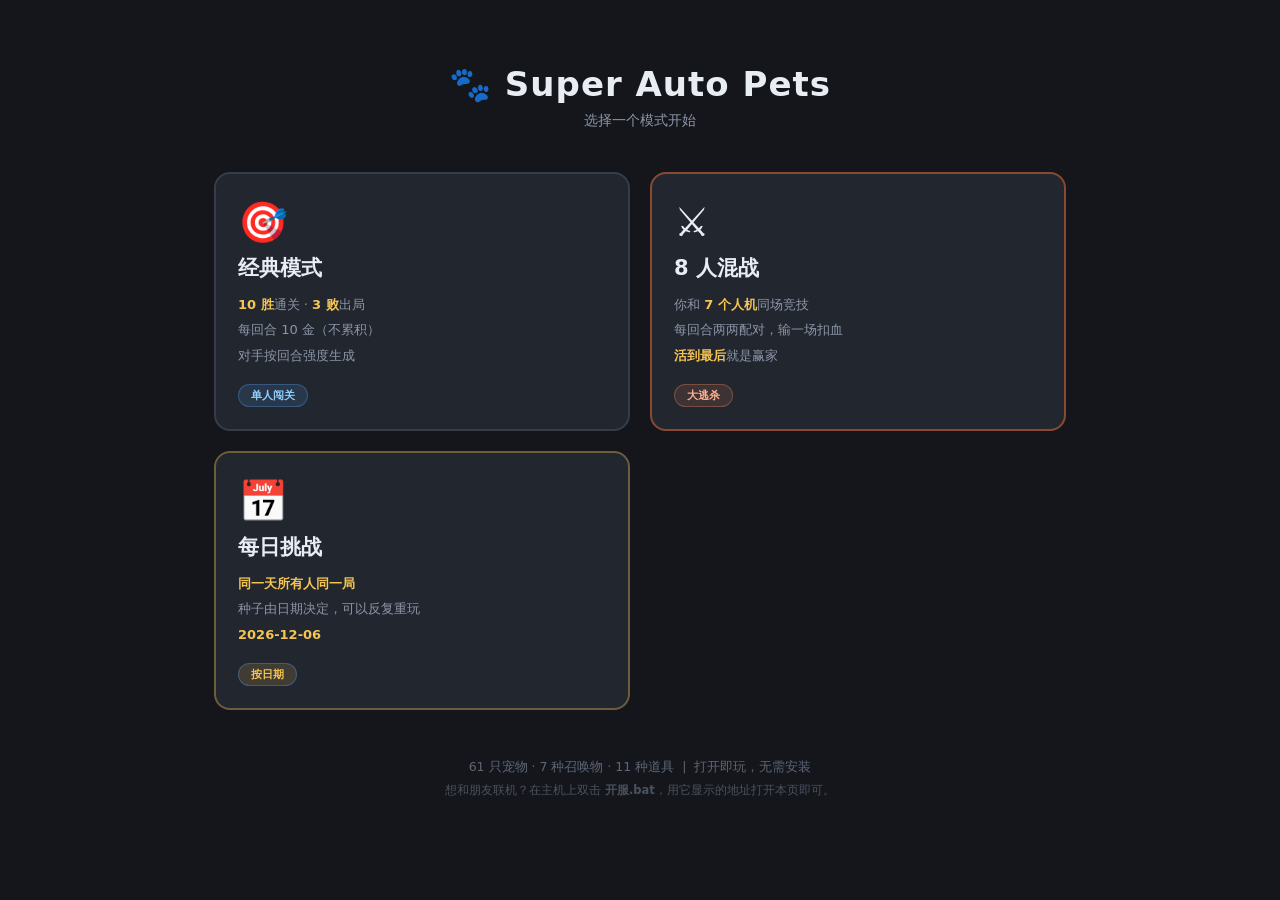
==== index.html @ b719a5a2 "feat: 种子系统 + 每日挑战（随机全部收拢到 rng.js） 原本 18 处 Math.random 直接调用散在 6 个文件里，导致出了 bug 无法复现、 测试只能靠跑很多局碰运气。现在全部" ====
<!DOCTYPE html>
<html lang="zh-CN">
<head>
<meta charset="UTF-8">
<meta name="viewport" content="width=device-width, initial-scale=1.0">
<title>Super Auto Pets · 单机版</title>
<link rel="stylesheet" href="css/style.css">
</head>
<body>
<div id="home">

  <header class="home-head">
    <h1>🐾 Super Auto Pets</h1>
    <p class="home-sub">选择一个模式开始</p>
  </header>

  <div class="mode-grid">

    <a class="mode-card" href="solo.html">
      <div class="mode-icon">🎯</div>
      <div class="mode-name">经典模式</div>
      <div class="mode-desc">
        <b>10 胜</b>通关 · <b>3 败</b>出局<br>
        每回合 10 金（不累积）<br>
        对手按回合强度生成
      </div>
      <div class="mode-tag">单人闯关</div>
    </a>

    <a class="mode-card accent" href="melee.html">
      <div class="mode-icon">⚔️</div>
      <div class="mode-name">8 人混战</div>
      <div class="mode-desc">
        你和 <b>7 个人机</b>同场竞技<br>
        每回合两两配对，输一场扣血<br>
        <b>活到最后</b>就是赢家
      </div>
      <div class="mode-tag">大逃杀</div>
    </a>

    <!-- 只有检测到联机服务器时才显示（见页面底部脚本） -->
    <a class="mode-card online" href="online.html" id="onlineCard" style="display:none">
      <div class="mode-icon">🌐</div>
      <div class="mode-name">联机混战</div>
      <div class="mode-desc">
        和 <b>朋友同场</b>，最多 8 人<br>
        人不够由电脑补位<br>
        同一个 WiFi 就能玩
      </div>
      <div class="mode-tag">局域网</div>
    </a>

    <a class="mode-card daily" href="solo.html?daily=1">
      <div class="mode-icon">📅</div>
      <div class="mode-name">每日挑战</div>
      <div class="mode-desc">
        <b>同一天所有人同一局</b><br>
        种子由日期决定，可以反复重玩<br>
        <span id="dailyDate" class="daily-date"></span>
      </div>
      <div class="mode-tag" id="dailyTag">按日期</div>
    </a>

  </div>

  <div class="home-foot" id="homeFoot">
    61 只宠物 · 7 种召唤物 · 11 种道具 &nbsp;|&nbsp; 双击即玩，无需安装
  </div>

</div>

<script src="js/rng.js"></script>
<script>
/* 联机入口只在「真的有服务器」时出现。
 *
 * 这样同一份 index.html 能同时服务两种场景：
 *   · 从局域网服务器打开（主持人开了 开服.bat）→ 探测到 /api/ping → 显示联机
 *   · 从公网静态托管打开（发链接给别人自己玩）  → 探测失败      → 只有单机
 * 静态托管上 /api/ping 通常返回 404 或一份 HTML，
 * 所以必须校验返回内容里确实有 online:true，不能只看状态码。
 */
(function () {
  var card = document.getElementById('onlineCard');
  var foot = document.getElementById('homeFoot');
  var base = '61 只宠物 · 7 种召唤物 · 11 种道具';
  // 同一份 index.html 会用在两种场景：file:// 双击打开、以及网页链接打开，
  // 所以文案用「打开即玩」而不是「双击即玩」
  var offlineFoot = base + ' &nbsp;|&nbsp; 打开即玩，无需安装' +
    '<br><span style="font-size:11.5px;opacity:.75">' +
    '想和朋友联机？在主机上双击 <b>开服.bat</b>，用它显示的地址打开本页即可。</span>';

  /* 每日挑战卡片：显示今天的日期和成绩 */
  try {
    var key = RNG.dailySeed();
    var d = key.replace('daily-', '');
    document.getElementById('dailyDate').textContent = d;
    var rec = null;
    try { rec = JSON.parse(localStorage.getItem('sap_daily_' + key) || 'null'); } catch (e) {}
    var tag = document.getElementById('dailyTag');
    if (rec && rec.plays) {
      tag.textContent = '已玩 ' + rec.plays + ' 局';
      if (rec.best) {
        document.getElementById('dailyDate').textContent =
          d + ' · 最好 ' + rec.best.wins + ' 胜' + (rec.best.win ? ' 🏆' : '');
      }
    }
  } catch (e) { /* 种子算不出来就不显示日期，不影响别的 */ }

  fetch('api/ping', { cache: 'no-store' })
    .then(function (r) { return r.ok ? r.json() : null; })
    .then(function (j) {
      if (j && j.online === true) {
        card.style.display = '';
        foot.innerHTML = base + ' &nbsp;|&nbsp; 🌐 已连接联机服务器，可以和朋友一起玩';
      } else {
        foot.innerHTML = offlineFoot;
      }
    })
    .catch(function () { foot.innerHTML = offlineFoot; });
})();
</script>
</body>
</html>
---- css/style.css ----
/* ============================================================
 *  style.css — Super Auto Pets 单机版
 * ============================================================ */

* { box-sizing: border-box; margin: 0; padding: 0; }

:root {
  --bg:        #14161c;
  --bg2:       #1c1f28;
  --panel:     #22262f;
  --panel2:    #2b303b;
  --line:      #363c49;
  --text:      #e8ecf3;
  --dim:       #8c96a8;
  --gold:      #f5c451;
  --atk:       #ff7a6b;
  --hp:        #6bd47f;
  --win:       #5ad17a;
  --lose:      #ff6b6b;
  --accent:    #57a6ff;
  --radius:    12px;
}

html, body {
  background: var(--bg);
  color: var(--text);
  font-family: "Segoe UI", "Microsoft YaHei", system-ui, -apple-system, sans-serif;
  min-height: 100%;
  -webkit-font-smoothing: antialiased;
}

#app {
  max-width: 1180px;
  margin: 0 auto;
  padding: 14px 16px 40px;
}

/* ===================== 顶栏 ===================== */
#topbar {
  display: flex;
  align-items: center;
  gap: 18px;
  background: var(--panel);
  border: 1px solid var(--line);
  border-radius: var(--radius);
  padding: 10px 18px;
  margin-bottom: 14px;
  flex-wrap: wrap;
}
.tb-stat { display: flex; align-items: baseline; gap: 7px; }
.tb-k { color: var(--dim); font-size: 13px; }
.tb-v { font-size: 20px; font-weight: 700; font-variant-numeric: tabular-nums; }
.tb-stat.gold .tb-v { color: var(--gold); }
.tb-v .win  { color: var(--win); }
.tb-v .lose { color: var(--lose); }
.tb-v .sep  { color: var(--dim); font-size: 12px; margin: 0 3px; font-weight: 400; }
.tb-goal { margin-left: auto; color: var(--dim); font-size: 13px; }
.tb-goal b { color: var(--text); }

/* ===================== 提示条 ===================== */
#message {
  position: fixed;
  top: 14px; left: 50%;
  transform: translateX(-50%) translateY(-24px);
  background: var(--accent);
  color: #fff;
  padding: 9px 20px;
  border-radius: 999px;
  font-size: 14px;
  font-weight: 600;
  opacity: 0;
  pointer-events: none;
  transition: opacity .2s, transform .2s;
  z-index: 100;
  box-shadow: 0 6px 24px rgba(0,0,0,.4);
}
#message.show { opacity: 1; transform: translateX(-50%) translateY(0); }

/* ===================== 行 / 区域 ===================== */
.row-wrap { margin-bottom: 14px; }
.row-label {
  color: var(--dim);
  font-size: 13px;
  margin-bottom: 8px;
  display: flex;
  align-items: center;
  gap: 10px;
}
.row-label .sub { color: #5d6675; font-size: 12px; }

.pet-row {
  display: flex;
  gap: 10px;
  min-height: 116px;
  flex-wrap: wrap;
}

/* ===================== 宠物卡片 ===================== */
.pet {
  width: 112px;
  min-height: 150px;
  background: var(--panel);
  border: 2px solid var(--line);
  border-radius: var(--radius);
  padding: 7px 6px;
  text-align: center;
  position: relative;
  transition: transform .12s, border-color .12s, box-shadow .12s;
  user-select: none;
  display: flex;
  flex-direction: column;
}
/* 星级 = 边框颜色（金铲铲那套：灰→绿→蓝→紫→金→红）
 * 用「鲜艳边框 + 卡片底色微染」做辨识，不用文字徽章 */
.pet[data-tier="1"] {
  border-color: #8791a5;
  background: linear-gradient(180deg, rgba(135,145,165,.10), transparent 55%), var(--panel);
}
.pet[data-tier="2"] {
  border-color: #3fb268;
  background: linear-gradient(180deg, rgba(63,178,104,.13), transparent 55%), var(--panel);
}
.pet[data-tier="3"] {
  border-color: #3d92e8;
  background: linear-gradient(180deg, rgba(61,146,232,.15), transparent 55%), var(--panel);
}
.pet[data-tier="4"] {
  border-color: #a75ce8;
  background: linear-gradient(180deg, rgba(167,92,232,.17), transparent 55%), var(--panel);
}
.pet[data-tier="5"] {
  border-color: #e8ad3a;
  background: linear-gradient(180deg, rgba(232,173,58,.19), transparent 55%), var(--panel);
}
.pet[data-tier="6"] {
  border-color: #e85c5c;
  background: linear-gradient(180deg, rgba(232,92,92,.21), transparent 55%), var(--panel);
}

.pet.selectable { cursor: pointer; }
.pet.selectable:hover { transform: translateY(-3px); box-shadow: 0 6px 16px rgba(0,0,0,.45); }
.pet.selected { border-color: var(--gold) !important; box-shadow: 0 0 0 3px rgba(245,196,81,.25); }
.pet.dragging { opacity: .4; }

.pet-top { display: flex; justify-content: space-between; align-items: center; }
.pet-emoji { font-size: 22px; line-height: 1; }
.pet-lvl {
  font-size: 10px; color: var(--gold);
  background: rgba(245,196,81,.12);
  border-radius: 5px; padding: 1px 5px; font-weight: 700;
  white-space: nowrap;
}
.pet-name {
  font-size: 12px; margin: 3px 0 2px;
  white-space: nowrap; overflow: hidden; text-overflow: ellipsis;
  color: var(--text); font-weight: 600;
}
.pet-stats { font-size: 17px; font-weight: 800; font-variant-numeric: tabular-nums; }
.pet-stats .atk { color: var(--atk); }
.pet-stats .hp  { color: var(--hp); }
.pet-stats .slash { color: var(--dim); font-size: 13px; margin: 0 1px; }
.pet-perks { height: 16px; font-size: 13px; margin-top: 1px; }

/* 技能描述：卡片上直接可见，悬停看完整文本 */
.pet-skill {
  margin-top: auto;
  padding-top: 5px;
  font-size: 9px;
  line-height: 1.3;
  color: #9aa6b8;
  text-align: left;
  border-top: 1px solid #2f3541;
  display: -webkit-box;
  -webkit-line-clamp: 3;
  -webkit-box-orient: vertical;
  overflow: hidden;
  word-break: break-word;
}

.pet.slot-empty {
  border-style: dashed;
  border-color: #333944;
  background: transparent;
  display: flex; align-items: center; justify-content: center;
  color: #4a515e; font-size: 12px;
}

/* ---- 点选式换站位：选中某只后，把其他格子标成「点这里就换过去」----
 * 手机上没有拖动（HTML5 drag 在触屏不触发），所以必须让人一眼看出
 * 「现在再点一下就换位」，否则这套操作没人会发现。 */
.pet-row.picking .pet:not(.selected) { border-color: #5b6a80; cursor: pointer; }
.pet-row.picking .pet.slot-empty {
  border-color: var(--gold);
  background: rgba(245,196,81,.07);
  color: var(--gold);
  animation: targetPulse 1.4s ease-in-out infinite;
}
@keyframes targetPulse {
  0%, 100% { box-shadow: 0 0 0 0 rgba(245,196,81,0); }
  50%      { box-shadow: 0 0 0 3px rgba(245,196,81,.18); }
}

/* 战斗高亮 */
@keyframes acting {
  0%   { transform: scale(1); }
  40%  { transform: scale(1.12) translateY(-5px); box-shadow: 0 0 0 3px rgba(255,255,255,.35); }
  100% { transform: scale(1); }
}
.pet.acting { animation: acting .38s ease; z-index: 5; }

@keyframes die {
  0%   { opacity: 1; transform: scale(1); }
  100% { opacity: .28; transform: scale(.88); filter: grayscale(1); }
}
.pet.dead { animation: die .35s forwards; }

/* ===================== 商店 ===================== */
#shop {
  background: var(--bg2);
  border: 1px solid var(--line);
  border-radius: var(--radius);
  padding: 14px 16px;
}
.shop-head {
  display: flex; align-items: center; gap: 14px;
  margin-bottom: 12px; flex-wrap: wrap;
}
.shop-head h3 { font-size: 15px; letter-spacing: .5px; }
/* 商店等级徽章 */
.shop-tier-badge {
  display: inline-block;
  margin-left: 4px;
  padding: 2px 8px;
  font-size: 11px;
  font-weight: 700;
  color: #8fd0ff;
  background: rgba(87,166,255,.14);
  border: 1px solid rgba(87,166,255,.3);
  border-radius: 6px;
  vertical-align: middle;
}
.hint { color: var(--dim); font-size: 12.5px; }
.hint.active { color: var(--gold); font-weight: 600; }

/* 本回合技能汇总（方案 B） */
.shop-notes {
  margin-bottom: 11px;
  padding: 7px 12px;
  background: rgba(245,196,81,.07);
  border: 1px solid rgba(245,196,81,.22);
  border-radius: 9px;
  font-size: 12.5px;
  line-height: 1.5;
  color: #d9c99f;
}
.shop-notes .notes-label {
  color: var(--gold);
  font-weight: 700;
  margin-right: 8px;
}

.shop-cols { display: flex; gap: 16px; flex-wrap: wrap; }
.shop-col { flex: 1 1 520px; }
.shop-col.narrow { flex: 0 1 240px; }
.col-label { color: var(--dim); font-size: 12px; margin-bottom: 7px; }
.slot-row { display: flex; gap: 10px; flex-wrap: wrap; }

.shop-slot {
  width: 104px;
  background: var(--panel);
  border: 1px solid var(--line);
  border-radius: var(--radius);
  padding: 6px 6px 7px;
  display: flex; flex-direction: column; align-items: center; gap: 3px;
  transition: border-color .12s, background .12s;
}
.shop-slot.empty { background: transparent; border-style: dashed; border-color: #2c313b; min-height: 150px; }
.shop-slot.frozen { border-color: #5aa8e8; background: #1d2a36; }
.shop-slot.selected { border-color: var(--gold); box-shadow: 0 0 0 3px rgba(245,196,81,.22); }
/* 商店里的宠物卡也要显示星级边框（之前 border:none 把它藏掉了） */
.shop-slot .pet { width: 100%; min-height: 0; padding: 2px; }
.shop-slot .pet:hover { transform: none; box-shadow: none; }

.price { font-size: 11.5px; color: var(--gold); font-weight: 700; }
.price .no { color: #6b7280; font-weight: 400; }
.price .free { color: var(--win); }

.freeze {
  width: 100%;
  background: #2b303b; color: var(--dim);
  border: 1px solid var(--line); border-radius: 7px;
  font-size: 10.5px; padding: 3px 0; cursor: pointer;
  transition: background .12s, color .12s;
}
.freeze:hover { background: #333a47; color: var(--text); }

.shop-slot.food .food-emoji { font-size: 26px; line-height: 1.1; }
.shop-slot.food .food-name { font-size: 12px; font-weight: 700; }
.shop-slot.food .food-text { font-size: 10.5px; color: var(--dim); text-align: center; line-height: 1.25; min-height: 26px; }

/* ===================== 按钮 ===================== */
.actions { display: flex; gap: 12px; margin-top: 14px; flex-wrap: wrap; }
.btn {
  background: var(--panel2);
  color: var(--text);
  border: 1px solid var(--line);
  border-radius: 10px;
  padding: 10px 20px;
  font-size: 14px;
  font-weight: 600;
  cursor: pointer;
  font-family: inherit;
  transition: background .12s, transform .08s, opacity .12s;
}
.btn:hover:not(:disabled) { background: #353c4a; }
.btn:active:not(:disabled) { transform: translateY(1px); }
.btn:disabled { opacity: .4; cursor: not-allowed; }
.btn.primary {
  background: linear-gradient(180deg, #3f8ef7, #2f74d8);
  border-color: #4d96f8;
  color: #fff;
}
.btn.primary:hover:not(:disabled) { background: linear-gradient(180deg, #4d9bff, #387ee0); }

/* ===================== 战斗面板 ===================== */
#battlePanel { margin-bottom: 14px; }
.battle-ctrl {
  display: flex; align-items: center; gap: 16px;
  background: var(--bg2);
  border: 1px solid var(--line);
  border-radius: var(--radius);
  padding: 12px 18px;
  margin-top: 12px;
  flex-wrap: wrap;
}
.battle-btns { margin-left: auto; display: flex; gap: 10px; align-items: center; }

/* 战斗播放速度切换 */
.speed-ctl {
  display: flex; gap: 2px;
  background: var(--panel2);
  border: 1px solid var(--line);
  border-radius: 9px;
  padding: 3px;
}
.spd {
  background: transparent; color: var(--dim);
  border: none; border-radius: 6px;
  padding: 5px 10px;
  font-size: 12px; font-weight: 700;
  cursor: pointer; font-family: inherit;
  transition: background .12s, color .12s;
}
.spd:hover { color: var(--text); }
.spd.active { background: var(--accent); color: #fff; }
.battle-label { font-size: 15px; font-weight: 700; }
.battle-label.win  { color: var(--win); }
.battle-label.lose { color: var(--lose); }
.battle-label.draw { color: var(--gold); }

#foeRow .pet { border-color: #7a3b3b; }
#foeRow .pet-row { margin-bottom: 4px; }

/* 滚动条 */
::-webkit-scrollbar { width: 9px; height: 9px; }
::-webkit-scrollbar-track { background: var(--bg); }
::-webkit-scrollbar-thumb { background: #363c49; border-radius: 5px; }
::-webkit-scrollbar-thumb:hover { background: #454d5e; }

/* ===================== 小按钮 ===================== */
.btn.tiny { padding: 6px 12px; font-size: 12.5px; border-radius: 8px; }

/* ===================== 宠物图鉴 ===================== */
.codex-overlay {
  position: fixed;
  inset: 0;
  background: rgba(8, 10, 14, .82);
  backdrop-filter: blur(3px);
  z-index: 200;
  display: flex;
  align-items: center;
  justify-content: center;
  padding: 24px;
}
.codex-panel {
  width: 100%;
  max-width: 1080px;
  max-height: 88vh;
  background: var(--bg2);
  border: 1px solid var(--line);
  border-radius: 16px;
  display: flex;
  flex-direction: column;
  overflow: hidden;
  box-shadow: 0 24px 64px rgba(0,0,0,.6);
}
.codex-head {
  display: flex;
  align-items: center;
  gap: 14px;
  padding: 14px 20px;
  border-bottom: 1px solid var(--line);
  background: var(--panel);
  flex-wrap: wrap;
}
.codex-head h2 { font-size: 16px; }
.codex-sub { color: var(--dim); font-size: 12.5px; }
.codex-head .btn { margin-left: auto; }

.codex-body { overflow-y: auto; padding: 16px 20px 24px; }

.codex-tier {
  font-size: 13px;
  color: var(--dim);
  margin: 16px 0 9px;
  padding-bottom: 5px;
  border-bottom: 1px solid var(--line);
  letter-spacing: .5px;
}
.codex-tier:first-child { margin-top: 0; }

.codex-grid {
  display: grid;
  grid-template-columns: repeat(auto-fill, minmax(232px, 1fr));
  gap: 10px;
}

.codex-card {
  background: var(--panel);
  border: 1px solid var(--line);
  border-left-width: 3px;
  border-radius: 10px;
  padding: 9px 11px;
}
.codex-card[data-tier="1"] { border-left-color: #8791a5; }
.codex-card[data-tier="2"] { border-left-color: #3fb268; }
.codex-card[data-tier="3"] { border-left-color: #3d92e8; }
.codex-card[data-tier="4"] { border-left-color: #a75ce8; }
.codex-card[data-tier="5"] { border-left-color: #e8ad3a; }
.codex-card[data-tier="6"] { border-left-color: #e85c5c; }
/* 召唤物 / 道具：用中性色，把「颜色」这个维度完整让给星级 */
.codex-card[data-tier="0"] { border-left-color: #5c6473; }
.codex-card.food { border-left-color: #5c6473; }
/* 遗物：按类别上色（经济金 / 成长绿 / 战斗红） */
.codex-card.relic[data-tag="经济"] { border-left-color: #e8ad3a; }
.codex-card.relic[data-tag="成长"] { border-left-color: #3fb268; }
.codex-card.relic[data-tag="战斗"] { border-left-color: #e85c5c; }
.codex-card.relic { border-left-color: #5c6473; }

.codex-top { display: flex; align-items: center; gap: 7px; }
.codex-emoji { font-size: 20px; line-height: 1; }
.codex-name { font-size: 13px; font-weight: 700; }
.codex-en { font-size: 10px; color: #6b7280; margin-left: 2px; }
.codex-tag {
  margin-left: auto;
  font-size: 10px;
  font-weight: 700;
  color: #9aa6b8;
  background: #262b35;
  border: 1px solid var(--line);
  border-radius: 999px;
  padding: 1px 7px;
  white-space: nowrap;
}
.codex-base {
  margin-left: auto;
  font-size: 13px;
  font-weight: 800;
  font-variant-numeric: tabular-nums;
}
.codex-base .atk { color: var(--atk); }
.codex-base .hp  { color: var(--hp); }
.codex-base .slash { color: var(--dim); }

.codex-ability { margin-top: 6px; }
.codex-row {
  display: flex;
  gap: 6px;
  font-size: 11px;
  line-height: 1.35;
  color: #9aa6b8;
  padding: 2px 0;
}
.codex-row + .codex-row { border-top: 1px dashed #2c313b; }
.codex-lv {
  flex: 0 0 auto;
  color: var(--gold);
  font-weight: 700;
  font-size: 10px;
  padding-top: 1px;
}

/* ===================== 起始界面（模式选择） ===================== */
#home {
  max-width: 900px;
  margin: 0 auto;
  padding: 64px 24px 40px;
  text-align: center;
}
.home-head h1 { font-size: 34px; letter-spacing: 1px; margin-bottom: 8px; }
.home-sub { color: var(--dim); font-size: 14px; margin-bottom: 42px; }

.mode-grid {
  display: grid;
  grid-template-columns: repeat(auto-fit, minmax(290px, 1fr));
  gap: 20px;
}
.mode-card {
  display: block;
  text-decoration: none;
  color: var(--text);
  background: var(--panel);
  border: 2px solid var(--line);
  border-radius: 16px;
  padding: 28px 22px 22px;
  text-align: left;
  transition: transform .15s, border-color .15s, box-shadow .15s;
}
.mode-card:hover {
  transform: translateY(-4px);
  border-color: #4d96f8;
  box-shadow: 0 12px 32px rgba(0,0,0,.45);
}
.mode-card.accent { border-color: #8a4a32; }
.mode-card.accent:hover { border-color: #ff8a5c; box-shadow: 0 12px 32px rgba(255,120,80,.22); }

.mode-icon { font-size: 40px; line-height: 1; margin-bottom: 12px; }
.mode-name { font-size: 21px; font-weight: 800; margin-bottom: 10px; }
.mode-desc { font-size: 13px; line-height: 1.95; color: var(--dim); }
.mode-desc b { color: var(--gold); }
.mode-tag {
  display: inline-block;
  margin-top: 16px;
  padding: 3px 12px;
  font-size: 11px;
  font-weight: 700;
  color: #8fd0ff;
  background: rgba(87,166,255,.13);
  border: 1px solid rgba(87,166,255,.3);
  border-radius: 999px;
}
.mode-card.accent .mode-tag {
  color: #ffb08f;
  background: rgba(255,138,92,.13);
  border-color: rgba(255,138,92,.3);
}
.home-foot { margin-top: 46px; color: #5d6675; font-size: 12.5px; line-height: 1.8; }

/* ===================== 8 人混战 ===================== */
.back-link { color: var(--dim); text-decoration: none; font-size: 13px; }
.back-link:hover { color: var(--text); }

/* 8 人血量面板 */
.roster {
  display: grid;
  grid-template-columns: repeat(auto-fit, minmax(142px, 1fr));
  gap: 8px;
  margin-bottom: 14px;
}
.roster-card {
  background: var(--panel);
  border: 1px solid var(--line);
  border-radius: 10px;
  padding: 7px 9px;
  transition: border-color .15s, opacity .2s;
}
.roster-card.me { border-color: var(--accent); box-shadow: 0 0 0 2px rgba(87,166,255,.16); }
.roster-card.out { opacity: .35; }
.rc-top { display: flex; justify-content: space-between; align-items: baseline; margin-bottom: 4px; }
.rc-name { font-size: 12.5px; font-weight: 700; }
.roster-card.me .rc-name { color: #8fd0ff; }
.rc-hp { font-size: 13px; font-weight: 800; color: var(--hp); font-variant-numeric: tabular-nums; }
.rc-rank { font-size: 10.5px; color: var(--dim); }
.rc-bar { height: 5px; background: #2b303b; border-radius: 3px; overflow: hidden; }
.rc-bar i {
  display: block; height: 100%;
  background: linear-gradient(90deg, #43b96a, #6bd47f);
  transition: width .3s;
}
.roster-card.out .rc-bar i { background: #555c6a; }
.rc-team { font-size: 11px; margin-top: 4px; height: 15px; overflow: hidden; letter-spacing: 1px; }

/* 回合战报 */
.report {
  background: var(--bg2);
  border: 1px solid var(--line);
  border-radius: var(--radius);
  padding: 11px 14px;
  margin-bottom: 14px;
}
.report-head { font-size: 13px; font-weight: 700; color: var(--gold); margin-bottom: 8px; }
.report-list { display: flex; flex-direction: column; gap: 5px; }
.report-row {
  display: flex; justify-content: space-between; align-items: center;
  font-size: 12.5px; padding: 4px 9px; border-radius: 7px;
  background: rgba(255,255,255,.02);
}
.report-row.mine { background: rgba(87,166,255,.10); }
.report-row.bye { color: var(--dim); }
.rr-pair b { color: var(--dim); font-weight: 400; margin: 0 5px; }
.rr-lose { color: var(--lose); font-weight: 700; }
.rr-draw { color: var(--gold); }
.rr-res { margin-left: auto; padding-left: 12px; }

/* ===================== 遗物 ===================== */
.relic-bar {
  display: flex; flex-wrap: wrap; gap: 6px; align-items: center;
  margin-bottom: 12px; min-height: 26px;
}
.relic-empty { color: #5d6675; font-size: 12px; }
.relic-chip {
  display: inline-flex; align-items: center; gap: 4px;
  padding: 3px 10px; font-size: 12px; font-weight: 700;
  color: #d9c99f;
  background: rgba(245,196,81,.10);
  border: 1px solid rgba(245,196,81,.28);
  border-radius: 999px;
  cursor: help;
}

.relic-panel {
  width: 100%; max-width: 780px;
  background: var(--bg2);
  border: 1px solid var(--line);
  border-radius: 16px;
  padding: 26px 24px;
  text-align: center;
  box-shadow: 0 24px 64px rgba(0,0,0,.6);
}
.relic-panel h2 { font-size: 20px; margin-bottom: 6px; }
.relic-hint { color: var(--dim); font-size: 12.5px; margin-bottom: 22px; }
.relic-grid {
  display: grid;
  grid-template-columns: repeat(auto-fit, minmax(190px, 1fr));
  gap: 12px;
}
.relic-option {
  background: var(--panel);
  border: 2px solid var(--line);
  border-radius: 14px;
  padding: 18px 14px;
  cursor: pointer;
  font-family: inherit;
  color: var(--text);
  text-align: center;
  transition: transform .12s, border-color .12s, box-shadow .12s;
}
.relic-option:hover {
  transform: translateY(-4px);
  border-color: var(--gold);
  box-shadow: 0 10px 28px rgba(245,196,81,.18);
}
.ro-icon { font-size: 32px; line-height: 1; margin-bottom: 8px; }
.ro-name { font-size: 15px; font-weight: 800; margin-bottom: 5px; }
.ro-tag {
  display: inline-block;
  font-size: 10px; font-weight: 700; color: #8fd0ff;
  background: rgba(87,166,255,.13);
  border-radius: 999px; padding: 1px 8px; margin-bottom: 9px;
}
.ro-desc { font-size: 12px; color: var(--dim); line-height: 1.65; }

/* ===================== 种子 / 每日挑战 ===================== */
.seed-bar {
  display: flex;
  align-items: center;
  gap: 9px;
  flex-wrap: wrap;
  background: var(--panel);
  border: 1px solid var(--line);
  border-radius: var(--radius);
  padding: 7px 14px;
  margin-bottom: 12px;
  font-size: 12.5px;
}
.seed-bar.daily {
  border-color: rgba(245,196,81,.42);
  background: linear-gradient(90deg, rgba(245,196,81,.10), var(--panel) 40%);
}
.seed-icon { font-size: 15px; line-height: 1; }
.seed-label { color: var(--dim); }
.seed-val {
  font-family: ui-monospace, Consolas, monospace;
  font-size: 13px;
  font-weight: 700;
  color: var(--gold);
  background: #232833;
  border-radius: 6px;
  padding: 2px 8px;
  user-select: all;
}
.seed-note { color: var(--dim); margin-left: auto; }
.seed-bar .btn.tiny { padding: 4px 10px; font-size: 11.5px; }

/* 主页上的每日挑战卡片 */
.mode-card.daily { border-color: rgba(245,196,81,.35); }
.mode-card.daily .mode-tag { background: rgba(245,196,81,.14); color: var(--gold); }
.daily-date { color: var(--gold); font-weight: 700; }

/* ===================== 联机大厅 ===================== */
.lobby-panel { max-width: 640px; }
.lobby-body { padding: 20px 22px 24px; overflow-y: auto; }

.lobby-join {
  display: flex;
  align-items: center;
  gap: 10px;
  flex-wrap: wrap;
}
.lobby-join label { font-size: 13px; color: var(--dim); }
.lobby-join input {
  flex: 1 1 180px;
  min-width: 0;
  background: var(--panel);
  border: 1px solid var(--line);
  border-radius: 10px;
  padding: 10px 13px;
  color: var(--text);
  font-family: inherit;
  font-size: 14px;
  outline: none;
}
.lobby-join input:focus { border-color: var(--gold); }

.lobby-err {
  margin-top: 12px;
  padding: 10px 13px;
  background: rgba(255,90,90,.10);
  border: 1px solid rgba(255,90,90,.32);
  border-radius: 10px;
  font-size: 12.5px;
  line-height: 1.75;
  color: #ffb3b3;
}

.lobby-offline { text-align: center; padding: 8px 0; }
.lobby-offline h3 { font-size: 17px; margin-bottom: 10px; }
.lobby-offline p { font-size: 13px; color: var(--dim); line-height: 1.8; margin-bottom: 10px; }
.lobby-offline p.dim { font-size: 12.5px; }
.lobby-offline b { color: var(--gold); }

.lobby-share {
  background: var(--panel);
  border: 1px solid var(--line);
  border-radius: 12px;
  padding: 12px 14px;
}
.ls-label { font-size: 12px; color: var(--dim); margin-bottom: 6px; }
.ls-url {
  font-size: 18px;
  font-weight: 800;
  color: var(--gold);
  font-variant-numeric: tabular-nums;
  word-break: break-all;
  user-select: all;
}

.lobby-players {
  display: grid;
  grid-template-columns: repeat(auto-fill, minmax(180px, 1fr));
  gap: 8px;
  margin-bottom: 14px;
}
.lobby-player {
  display: flex;
  align-items: center;
  gap: 8px;
  background: var(--panel);
  border: 1px solid var(--line);
  border-left-width: 3px;
  border-left-color: var(--line);
  border-radius: 10px;
  padding: 9px 11px;
  font-size: 13px;
}
.lobby-player.me { border-left-color: var(--gold); background: #23293a; }
.lobby-player.empty { opacity: .5; }
.lp-seat {
  flex: 0 0 auto;
  width: 20px; height: 20px;
  display: flex; align-items: center; justify-content: center;
  background: #2c313b; border-radius: 6px;
  font-size: 11px; font-weight: 800; color: var(--dim);
}
.lobby-player.me .lp-seat { background: var(--gold); color: #1a1d24; }
.lp-name { font-weight: 700; overflow: hidden; text-overflow: ellipsis; white-space: nowrap; }
.lp-name.dim { color: var(--dim); font-weight: 400; font-size: 12px; }
.lp-tag {
  margin-left: auto;
  flex: 0 0 auto;
  font-size: 10px; font-weight: 700;
  color: #8fd0ff;
  background: rgba(87,166,255,.13);
  border-radius: 999px; padding: 1px 7px;
}
.lp-tag.off { color: #ff9a9a; background: rgba(255,90,90,.14); }

.lobby-hint { font-size: 12.5px; color: var(--dim); line-height: 1.7; margin-bottom: 14px; }
.lobby-hint b { color: var(--gold); }
.lobby-actions { display: flex; gap: 10px; flex-wrap: wrap; }

/* 血量面板上的小标记（电脑 / 掉线） */
.rc-ai {
  display: inline-block;
  margin-left: 5px;
  font-size: 9.5px; font-weight: 700;
  color: #8fd0ff;
  background: rgba(87,166,255,.13);
  border-radius: 999px; padding: 0 6px;
  vertical-align: middle;
}
.rc-ai.off { color: #ff9a9a; background: rgba(255,90,90,.14); }

@media (max-width: 720px) {
  .pet, .shop-slot { width: 96px; }
  .pet-stats { font-size: 15px; }
  .tb-goal { margin-left: 0; }
  .codex-grid { grid-template-columns: 1fr; }
  .lobby-players { grid-template-columns: 1fr; }
}
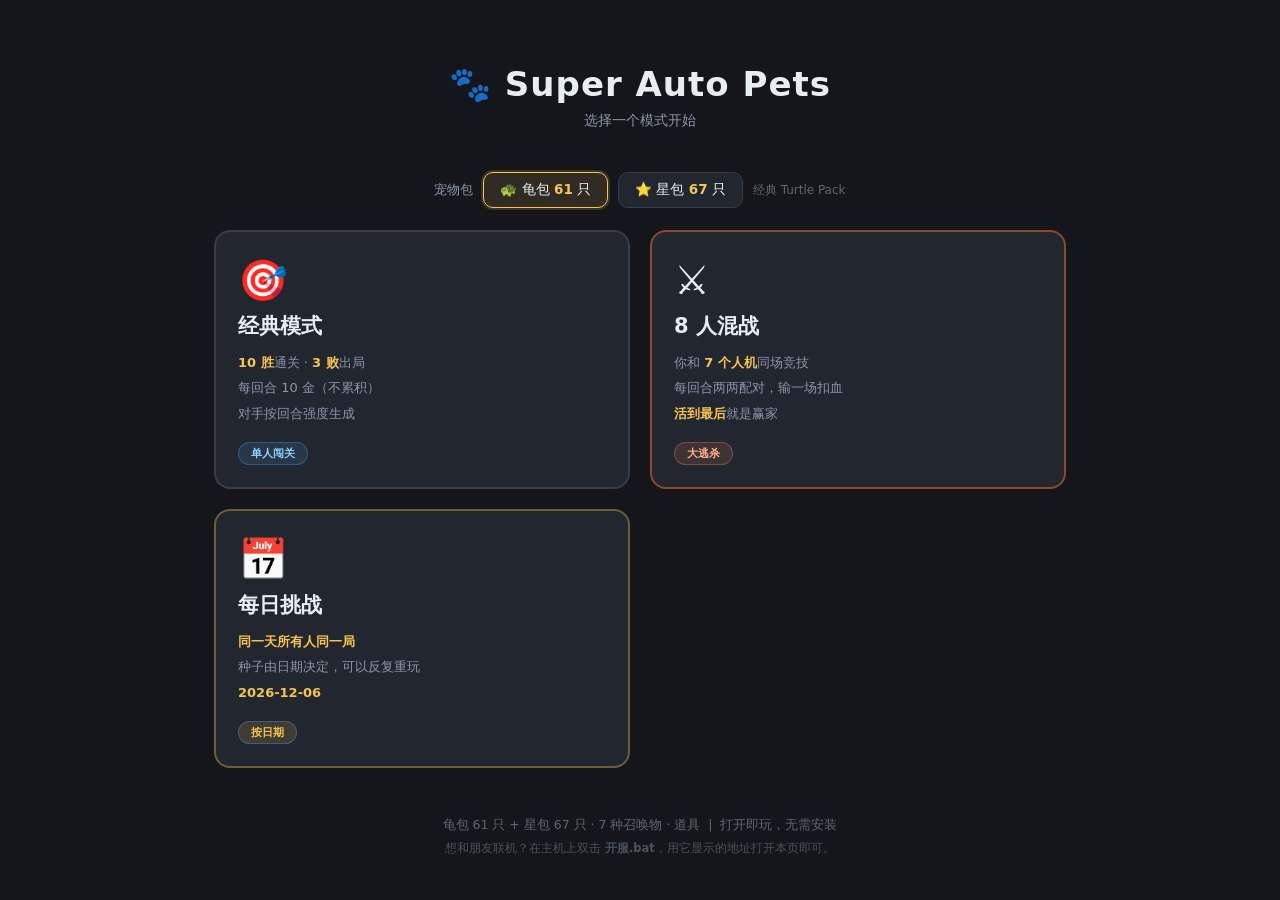
==== commit 45fb56ec: "feat: 主页开放星包入口（宠物包选择器）+ 服务器 --pack 星包 67 只宠物 + 8 种食物都齐了，是个能玩的完整包了，所以开放入口： - 主页顶部加「宠物包」选择器（龟包 61 / 星包" ====
--- a/index.html
+++ b/index.html
@@ -14,9 +14,18 @@
     <p class="home-sub">选择一个模式开始</p>
   </header>
 
+  <!-- 宠物包：一局只用一个包（两个包混进同一个池子会把重复率砍半，
+       合成升级会变得几乎不可能），所以这里选一次，三个模式都跟着走 -->
+  <div class="pack-pick">
+    <span class="pp-label">宠物包</span>
+    <button class="pp-btn active" data-pack="turtle">🐢 龟包 <b>61</b> 只</button>
+    <button class="pp-btn" data-pack="star">⭐ 星包 <b>67</b> 只</button>
+    <span class="pp-note" id="packNote">经典 Turtle Pack</span>
+  </div>
+
   <div class="mode-grid">
 
-    <a class="mode-card" href="solo.html">
+    <a class="mode-card" id="cardSolo" href="solo.html">
       <div class="mode-icon">🎯</div>
       <div class="mode-name">经典模式</div>
       <div class="mode-desc">
@@ -27,7 +36,7 @@
       <div class="mode-tag">单人闯关</div>
     </a>
 
-    <a class="mode-card accent" href="melee.html">
+    <a class="mode-card accent" id="cardMelee" href="melee.html">
       <div class="mode-icon">⚔️</div>
       <div class="mode-name">8 人混战</div>
       <div class="mode-desc">
@@ -50,7 +59,7 @@
       <div class="mode-tag">局域网</div>
     </a>
 
-    <a class="mode-card daily" href="solo.html?daily=1">
+    <a class="mode-card daily" id="cardDaily" href="solo.html?daily=1">
       <div class="mode-icon">📅</div>
       <div class="mode-name">每日挑战</div>
       <div class="mode-desc">
@@ -64,13 +73,45 @@
   </div>
 
   <div class="home-foot" id="homeFoot">
-    61 只宠物 · 7 种召唤物 · 11 种道具 &nbsp;|&nbsp; 双击即玩，无需安装
+    龟包 61 只 + 星包 67 只 · 7 种召唤物 · 道具 &nbsp;|&nbsp; 打开即玩，无需安装
   </div>
 
 </div>
 
 <script src="js/rng.js"></script>
 <script>
+/* 宠物包选择：选中的包会写进三个模式卡片的链接（?pack=xxx）。
+ * 一局只用一个包 —— 两个包混进同一个池子会把重复率砍半，
+ * 而 SAP 的升级完全依赖反复出现同名宠物。 */
+(function () {
+  var PACKS = {
+    turtle: { icon: '🐢', cn: '龟包', note: '经典 Turtle Pack', count: 61 },
+    star:   { icon: '⭐', cn: '星包', note: 'Star Pack（官方第二个包）', count: 67 }
+  };
+  var cur = 'turtle';
+  var btns = document.querySelectorAll('.pp-btn');
+
+  function apply() {
+    var q = cur === 'turtle' ? '' : ('?pack=' + cur);
+    document.getElementById('cardSolo').href = 'solo.html' + q;
+    document.getElementById('cardMelee').href = 'melee.html' + q;
+    document.getElementById('cardDaily').href = 'solo.html?daily=1' +
+      (cur === 'turtle' ? '' : '&pack=' + cur);
+    document.getElementById('packNote').textContent = PACKS[cur].note;
+    for (var i = 0; i < btns.length; i++) {
+      btns[i].classList.toggle('active', btns[i].dataset.pack === cur);
+    }
+  }
+  for (var i = 0; i < btns.length; i++) {
+    btns[i].addEventListener('click', function () {
+      cur = this.dataset.pack;
+      if (!PACKS[cur]) cur = 'turtle';
+      apply();
+    });
+  }
+  apply();
+})();
+
 /* 联机入口只在「真的有服务器」时出现。
  *
  * 这样同一份 index.html 能同时服务两种场景：
@@ -82,7 +123,7 @@
 (function () {
   var card = document.getElementById('onlineCard');
   var foot = document.getElementById('homeFoot');
-  var base = '61 只宠物 · 7 种召唤物 · 11 种道具';
+  var base = '龟包 61 只 + 星包 67 只 · 7 种召唤物 · 道具';
   // 同一份 index.html 会用在两种场景：file:// 双击打开、以及网页链接打开，
   // 所以文案用「打开即玩」而不是「双击即玩」
   var offlineFoot = base + ' &nbsp;|&nbsp; 打开即玩，无需安装' +
--- a/css/style.css
+++ b/css/style.css
@@ -54,7 +54,14 @@
 .tb-v .win  { color: var(--win); }
 .tb-v .lose { color: var(--lose); }
 .tb-v .sep  { color: var(--dim); font-size: 12px; margin: 0 3px; font-weight: 400; }
-.tb-goal { margin-left: auto; color: var(--dim); font-size: 13px; }
+.tb-goal {
+  margin-left: auto;
+  color: var(--dim);
+  font-size: 13px;
+  display: flex;
+  align-items: center;
+  gap: 14px;
+}
 .tb-goal b { color: var(--text); }
 
 /* ===================== 提示条 ===================== */
@@ -419,6 +426,18 @@
 }
 .codex-tier:first-child { margin-top: 0; }
 
+/* 宠物包大标题（图鉴里区分龟包 / 星包） */
+.codex-pack {
+  font-size: 15px;
+  font-weight: 800;
+  color: var(--gold);
+  margin: 26px 0 4px;
+  padding-bottom: 6px;
+  border-bottom: 2px solid rgba(245,196,81,.28);
+  letter-spacing: .5px;
+}
+.codex-pack:first-child { margin-top: 0; }
+
 .codex-grid {
   display: grid;
   grid-template-columns: repeat(auto-fill, minmax(232px, 1fr));
@@ -697,6 +716,37 @@
 .mode-card.daily .mode-tag { background: rgba(245,196,81,.14); color: var(--gold); }
 .daily-date { color: var(--gold); font-weight: 700; }
 
+/* ===================== 主页：宠物包选择 ===================== */
+.pack-pick {
+  display: flex;
+  align-items: center;
+  justify-content: center;
+  gap: 10px;
+  flex-wrap: wrap;
+  margin-bottom: 22px;
+}
+.pp-label { color: var(--dim); font-size: 13px; }
+.pp-btn {
+  background: var(--panel);
+  border: 1px solid var(--line);
+  border-radius: 10px;
+  padding: 8px 16px;
+  font-family: inherit;
+  font-size: 13.5px;
+  color: var(--text);
+  cursor: pointer;
+  transition: border-color .12s, background .12s, transform .08s;
+}
+.pp-btn b { color: var(--gold); }
+.pp-btn:hover { background: #232a36; }
+.pp-btn:active { transform: translateY(1px); }
+.pp-btn.active {
+  border-color: var(--gold);
+  background: rgba(245,196,81,.12);
+  box-shadow: 0 0 0 2px rgba(245,196,81,.16);
+}
+.pp-note { color: #5d6675; font-size: 12px; }
+
 /* ===================== 联机大厅 ===================== */
 .lobby-panel { max-width: 640px; }
 .lobby-body { padding: 20px 22px 24px; overflow-y: auto; }
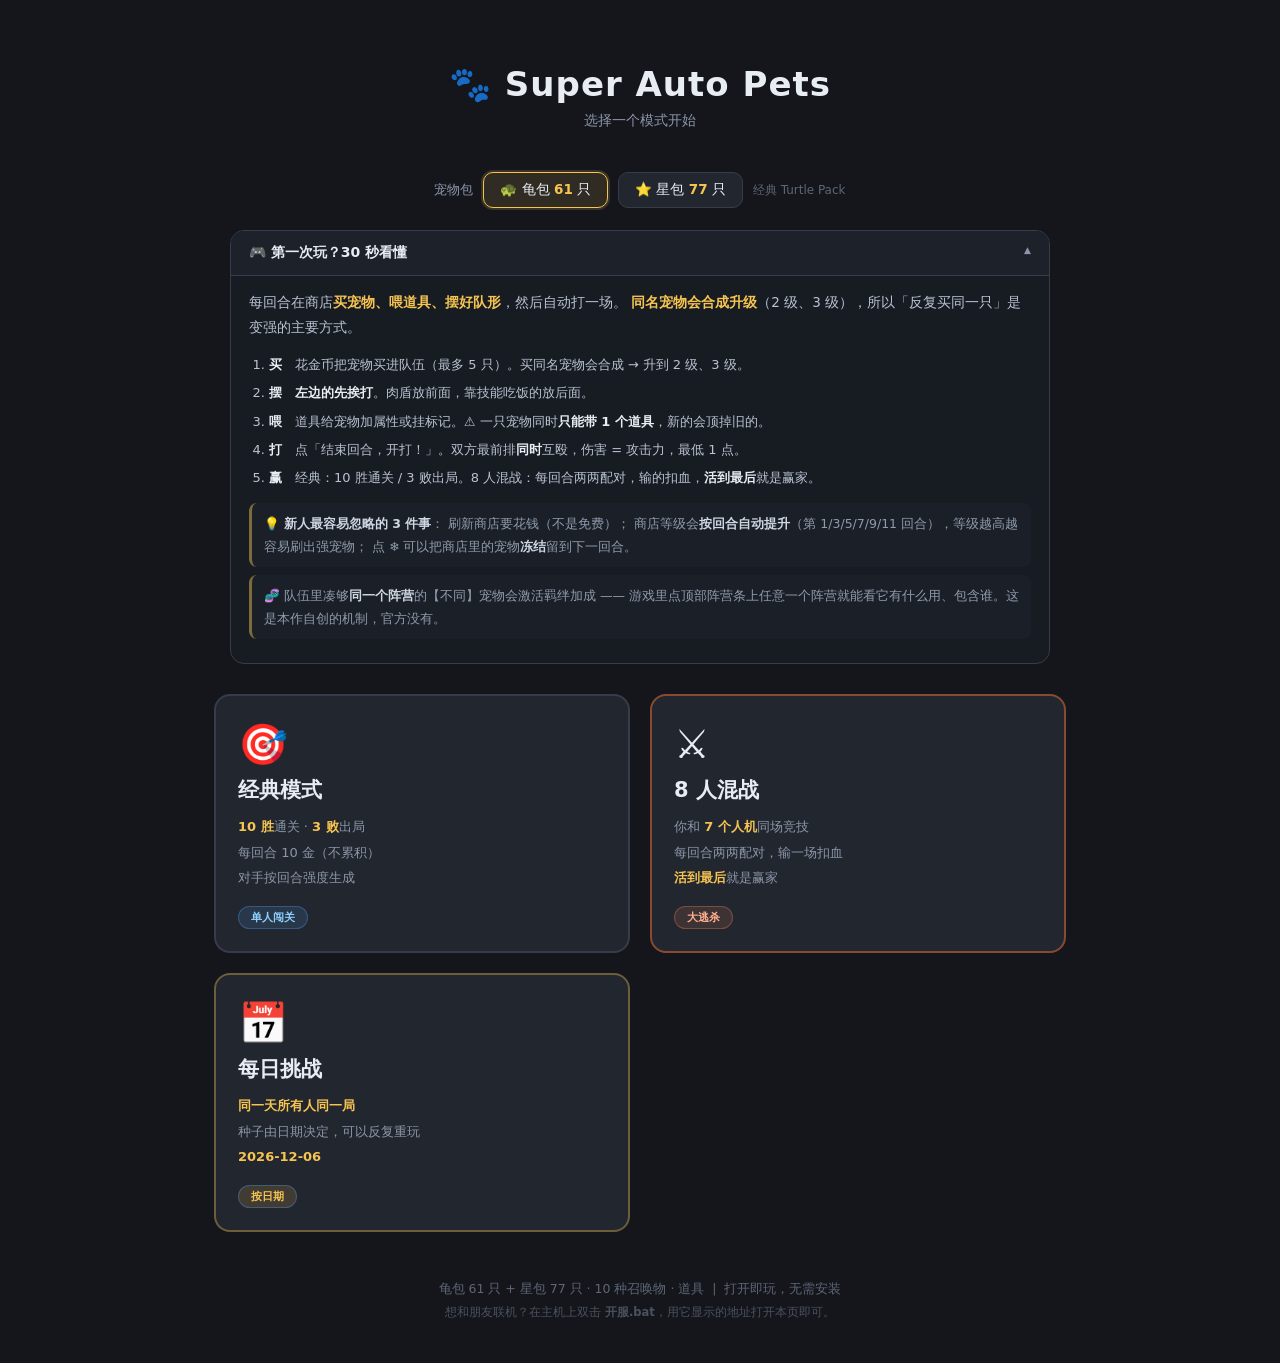
==== commit d4dba024: "fix(实测反馈): 修 7 个真 bug（含 3 个模式通病）+ 图鉴分页 / 羁绊查看 / 玩法说明 用户实际玩过之后报了一批问题，逐条查证 + 修复。每一条都顺手检查了另外两个 模式是不是也有同" ====
--- a/index.html
+++ b/index.html
@@ -19,9 +19,38 @@
   <div class="pack-pick">
     <span class="pp-label">宠物包</span>
     <button class="pp-btn active" data-pack="turtle">🐢 龟包 <b>61</b> 只</button>
-    <button class="pp-btn" data-pack="star">⭐ 星包 <b>67</b> 只</button>
+    <button class="pp-btn" data-pack="star">⭐ 星包 <b>77</b> 只</button>
     <span class="pp-note" id="packNote">经典 Turtle Pack</span>
   </div>
+
+  <!-- 玩法说明。刻意写得很短 —— 长篇大论没人看，但完全不给第一次玩的人会懵。
+       用原生 <details> 折叠，不需要 JS。 -->
+  <details class="howto" open>
+    <summary>🎮 第一次玩？30 秒看懂</summary>
+    <div class="howto-body">
+      <p class="howto-lead">
+        每回合在商店<b>买宠物、喂道具、摆好队形</b>，然后自动打一场。
+        <b>同名宠物会合成升级</b>（2 级、3 级），所以「反复买同一只」是变强的主要方式。
+      </p>
+      <ol class="howto-steps">
+        <li><b>买</b>　花金币把宠物买进队伍（最多 5 只）。买同名宠物会合成 → 升到 2 级、3 级。</li>
+        <li><b>摆</b>　<b>左边的先挨打</b>。肉盾放前面，靠技能吃饭的放后面。</li>
+        <li><b>喂</b>　道具给宠物加属性或挂标记。⚠️ 一只宠物同时<b>只能带 1 个道具</b>，新的会顶掉旧的。</li>
+        <li><b>打</b>　点「结束回合，开打！」。双方最前排<b>同时</b>互殴，伤害 = 攻击力，最低 1 点。</li>
+        <li><b>赢</b>　经典：10 胜通关 / 3 败出局。8 人混战：每回合两两配对，输的扣血，<b>活到最后</b>就是赢家。</li>
+      </ol>
+      <p class="howto-tip">
+        💡 <b>新人最容易忽略的 3 件事</b>：
+        刷新商店要花钱（不是免费）；
+        商店等级会<b>按回合自动提升</b>（第 1/3/5/7/9/11 回合），等级越高越容易刷出强宠物；
+        点 ❄ 可以把商店里的宠物<b>冻结</b>留到下一回合。
+      </p>
+      <p class="howto-tip">
+        🧬 队伍里凑够<b>同一个阵营</b>的【不同】宠物会激活羁绊加成 ——
+        游戏里点顶部阵营条上任意一个阵营就能看它有什么用、包含谁。这是本作自创的机制，官方没有。
+      </p>
+    </div>
+  </details>
 
   <div class="mode-grid">
 
@@ -73,7 +102,7 @@
   </div>
 
   <div class="home-foot" id="homeFoot">
-    龟包 61 只 + 星包 67 只 · 7 种召唤物 · 道具 &nbsp;|&nbsp; 打开即玩，无需安装
+    龟包 61 只 + 星包 77 只 · 10 种召唤物 · 道具 &nbsp;|&nbsp; 打开即玩，无需安装
   </div>
 
 </div>
@@ -86,7 +115,7 @@
 (function () {
   var PACKS = {
     turtle: { icon: '🐢', cn: '龟包', note: '经典 Turtle Pack', count: 61 },
-    star:   { icon: '⭐', cn: '星包', note: 'Star Pack（官方第二个包）', count: 67 }
+    star:   { icon: '⭐', cn: '星包', note: 'Star Pack（官方第二个包）', count: 77 }
   };
   var cur = 'turtle';
   var btns = document.querySelectorAll('.pp-btn');
@@ -123,7 +152,7 @@
 (function () {
   var card = document.getElementById('onlineCard');
   var foot = document.getElementById('homeFoot');
-  var base = '龟包 61 只 + 星包 67 只 · 7 种召唤物 · 道具';
+  var base = '龟包 61 只 + 星包 77 只 · 10 种召唤物 · 道具';
   // 同一份 index.html 会用在两种场景：file:// 双击打开、以及网页链接打开，
   // 所以文案用「打开即玩」而不是「双击即玩」
   var offlineFoot = base + ' &nbsp;|&nbsp; 打开即玩，无需安装' +
--- a/css/style.css
+++ b/css/style.css
@@ -747,6 +747,286 @@
 }
 .pp-note { color: #5d6675; font-size: 12px; }
 
+/* ===================== 主界面「怎么玩」 ===================== */
+.howto {
+  max-width: 820px;
+  margin: 0 auto 30px;
+  background: #171b22;
+  border: 1px solid var(--line);
+  border-radius: 14px;
+  padding: 0;
+  overflow: hidden;
+  text-align: left;
+}
+.howto > summary {
+  cursor: pointer;
+  list-style: none;
+  padding: 13px 18px;
+  font-size: 14px;
+  font-weight: 700;
+  color: var(--text);
+  background: #1c212a;
+  border-bottom: 1px solid transparent;
+  user-select: none;
+}
+.howto > summary::-webkit-details-marker { display: none; }
+.howto > summary::after {
+  content: '▾';
+  float: right;
+  color: var(--dim);
+  transition: transform .15s;
+}
+.howto[open] > summary { border-bottom-color: var(--line); }
+.howto[open] > summary::after { transform: rotate(180deg); }
+.howto > summary:hover { background: #212733; }
+.howto-body { padding: 14px 18px 16px; }
+.howto-lead {
+  margin: 0 0 12px;
+  font-size: 13.5px;
+  line-height: 1.85;
+  color: #b9c3d1;
+}
+.howto-lead b { color: var(--gold); }
+.howto-steps {
+  margin: 0 0 12px;
+  padding-left: 20px;
+  font-size: 13px;
+  line-height: 1.95;
+  color: #b9c3d1;
+}
+.howto-steps li { margin-bottom: 3px; }
+.howto-steps b { color: var(--text); }
+.howto-tip {
+  margin: 0 0 8px;
+  font-size: 12.5px;
+  line-height: 1.85;
+  color: #8f9aab;
+  background: #1b2028;
+  border-left: 3px solid rgba(245,196,81,.45);
+  border-radius: 8px;
+  padding: 9px 12px;
+}
+.howto-tip b { color: #cfd7e3; }
+
+/* ===================== 阵营羁绊条 ===================== */
+.synergy-bar {
+  display: flex;
+  align-items: center;
+  gap: 8px;
+  flex-wrap: wrap;
+  background: var(--panel);
+  border: 1px solid var(--line);
+  border-radius: var(--radius);
+  padding: 7px 14px;
+  margin-bottom: 12px;
+  font-size: 12.5px;
+  min-height: 36px;
+}
+.sy-empty { color: #5d6675; font-size: 12px; }
+.sy-chip {
+  display: inline-flex;
+  align-items: center;
+  gap: 5px;
+  background: #232833;
+  border: 1px solid var(--line);
+  border-radius: 999px;
+  padding: 3px 10px;
+  color: var(--dim);
+  white-space: nowrap;
+}
+.sy-chip b { color: var(--text); }
+.sy-chip.on {
+  border-color: rgba(245,196,81,.55);
+  background: rgba(245,196,81,.12);
+  color: var(--text);
+}
+.sy-chip.on b { color: var(--gold); }
+.sy-lv {
+  font-size: 10.5px;
+  font-weight: 700;
+  color: #1a1d24;
+  background: var(--gold);
+  border-radius: 999px;
+  padding: 0 6px;
+}
+.sy-next { font-size: 10.5px; color: #5d6675; }
+.sy-effect {
+  margin-left: auto;
+  color: #9aa6b8;
+  font-size: 12px;
+}
+
+/* ---- 阵营（羁绊）chip 可点击 + 详情弹层 ---- */
+.sy-chip { cursor: pointer; transition: border-color .12s, background .12s; }
+.sy-chip:hover { border-color: rgba(245,196,81,.7); color: var(--text); }
+.sy-chip.mini { padding: 2px 8px; font-size: 11.5px; }
+.sy-legend { display: inline-flex; gap: 6px; flex-wrap: wrap; margin-left: 8px; }
+
+.fac-pop {
+  position: fixed;
+  inset: 0;
+  background: rgba(8,10,14,.72);
+  display: none;
+  align-items: center;
+  justify-content: center;
+  z-index: 900;
+  padding: 20px;
+}
+.fac-pop-box {
+  background: #161a21;
+  border: 1px solid var(--line);
+  border-radius: 14px;
+  max-width: 560px;
+  width: 100%;
+  max-height: 84vh;
+  overflow: auto;
+  padding: 16px 18px 18px;
+  box-shadow: 0 24px 70px rgba(0,0,0,.55);
+}
+.fac-pop-head {
+  display: flex;
+  align-items: center;
+  gap: 10px;
+  padding-bottom: 10px;
+  border-bottom: 1px solid var(--line);
+  margin-bottom: 12px;
+}
+.fac-pop-title { font-size: 18px; font-weight: 800; color: var(--text); }
+.fac-pop-count {
+  font-size: 11.5px;
+  color: var(--dim);
+  background: #232833;
+  border: 1px solid var(--line);
+  border-radius: 999px;
+  padding: 2px 9px;
+}
+.fac-pop-close {
+  margin-left: auto;
+  cursor: pointer;
+  color: var(--dim);
+  font-size: 16px;
+  line-height: 1;
+  padding: 4px 8px;
+  border-radius: 8px;
+}
+.fac-pop-close:hover { background: #232833; color: var(--text); }
+.fac-pop-tiers { display: flex; flex-direction: column; gap: 6px; margin-bottom: 12px; }
+.fac-pop-tier {
+  display: flex;
+  align-items: baseline;
+  gap: 10px;
+  background: #1b2028;
+  border: 1px solid var(--line);
+  border-radius: 10px;
+  padding: 8px 12px;
+  font-size: 13px;
+  color: var(--dim);
+}
+.fac-pop-tier b { color: var(--text); white-space: nowrap; min-width: 44px; }
+.fac-pop-tier.on {
+  border-color: rgba(245,196,81,.55);
+  background: rgba(245,196,81,.10);
+  color: var(--text);
+}
+.fac-pop-tier.on b { color: var(--gold); }
+.fac-pop-sub { font-size: 12.5px; color: var(--dim); margin: 8px 0 6px; }
+.fac-pop-sub b { color: var(--text); }
+.fac-pop-sub b.has { color: var(--gold); }
+.fac-pop-members { display: flex; flex-wrap: wrap; gap: 6px; }
+.fac-member {
+  display: inline-flex;
+  align-items: center;
+  gap: 4px;
+  background: #1b2028;
+  border: 1px solid var(--line);
+  border-radius: 8px;
+  padding: 3px 8px;
+  font-size: 12px;
+  color: var(--dim);
+}
+.fac-member i { font-style: normal; font-size: 10px; color: #5d6675; }
+.fac-member.in {
+  border-color: rgba(245,196,81,.5);
+  background: rgba(245,196,81,.10);
+  color: var(--text);
+}
+
+/* ---- 宠物卡上的阵营徽章 ---- */
+.pet-fac-row { line-height: 1; margin: 2px 0 1px; }
+.pet-faction {
+  display: inline-block;
+  font-size: 10.5px;
+  color: var(--dim);
+  background: #1e232b;
+  border: 1px solid var(--line);
+  border-radius: 999px;
+  padding: 1px 7px;
+  cursor: pointer;
+  white-space: nowrap;
+}
+.pet-faction:hover { border-color: rgba(245,196,81,.7); color: var(--text); }
+
+/* ---- 图鉴分页标签 ---- */
+.codex-tabs {
+  display: flex;
+  flex-wrap: wrap;
+  gap: 6px;
+  padding: 0 0 12px;
+  margin-bottom: 10px;
+  border-bottom: 1px solid var(--line);
+  position: sticky;
+  top: 0;
+  background: #161a21;
+  z-index: 2;
+}
+.codex-tab {
+  display: inline-flex;
+  align-items: center;
+  gap: 5px;
+  cursor: pointer;
+  background: #1e232b;
+  border: 1px solid var(--line);
+  border-radius: 999px;
+  padding: 5px 12px;
+  font-size: 13px;
+  color: var(--dim);
+  white-space: nowrap;
+  transition: border-color .12s, background .12s, color .12s;
+}
+.codex-tab:hover { border-color: rgba(245,196,81,.6); color: var(--text); }
+.codex-tab i {
+  font-style: normal;
+  font-size: 10.5px;
+  color: #5d6675;
+  background: #262c36;
+  border-radius: 999px;
+  padding: 0 6px;
+}
+.codex-tab.on {
+  border-color: rgba(245,196,81,.7);
+  background: rgba(245,196,81,.14);
+  color: var(--gold);
+  font-weight: 700;
+}
+.codex-tab.on i { color: #1a1d24; background: var(--gold); }
+.codex-note {
+  font-size: 12.5px;
+  color: #9aa6b8;
+  background: #1b2028;
+  border: 1px solid var(--line);
+  border-radius: 10px;
+  padding: 9px 12px;
+  margin-bottom: 12px;
+  line-height: 1.7;
+}
+/* 羁绊分页里直接复用羁绊详情的卡片 */
+.codex-body .fac-pop-box {
+  box-shadow: none;
+  max-width: none;
+  margin-bottom: 12px;
+  background: #1b2028;
+}
+
 /* ===================== 联机大厅 ===================== */
 .lobby-panel { max-width: 640px; }
 .lobby-body { padding: 20px 22px 24px; overflow-y: auto; }
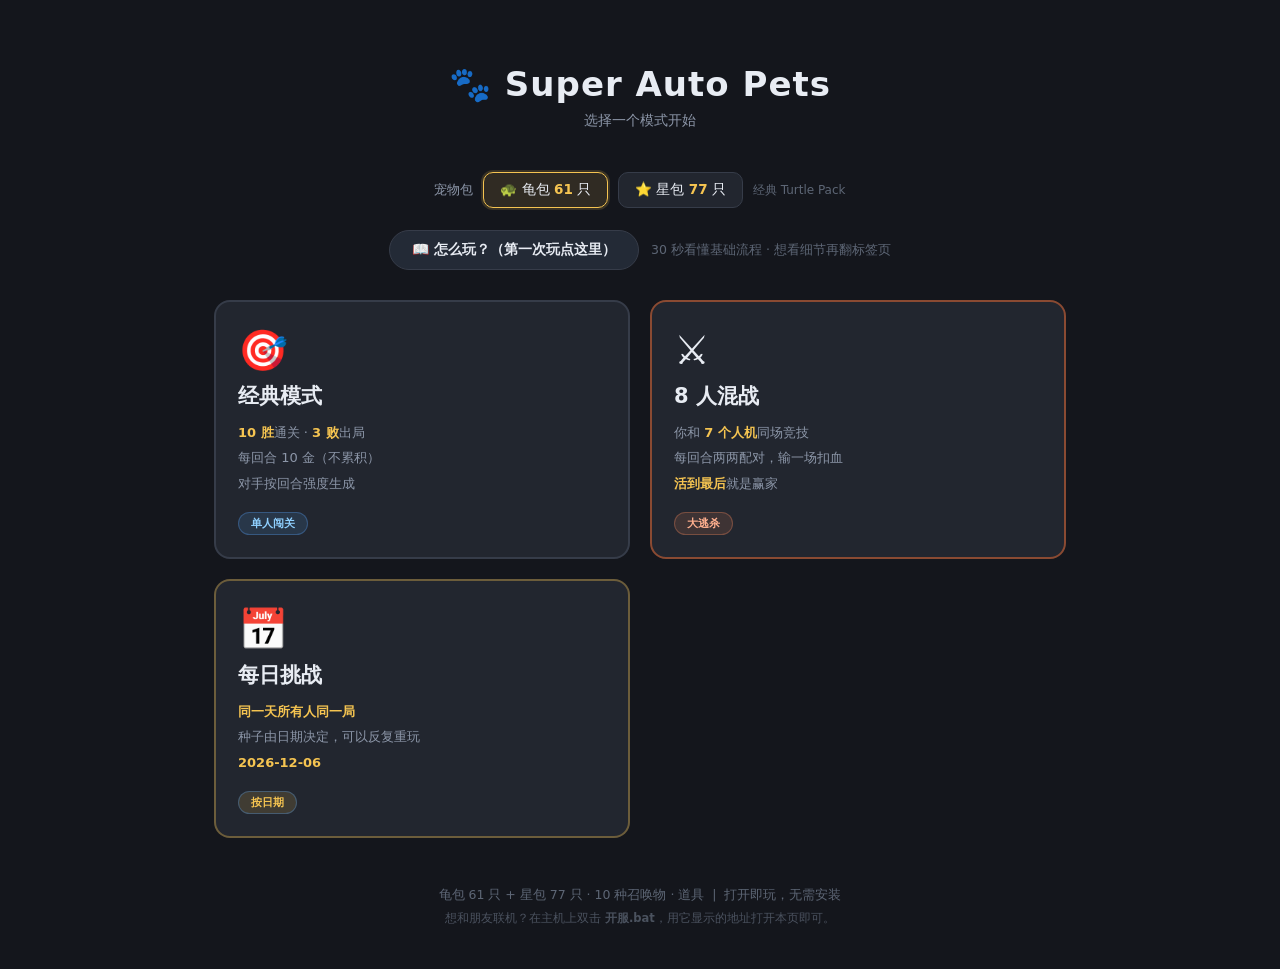
==== commit 4cedc80e: "fix(实测反馈第二批): 修两个「静默失效」的遗物 + 升星奖励冲冻结格；加待用库存；羁绊重做与平衡 用户第二轮的实测反馈，逐条查证修复。每一条都回头检查了另外两个模式。  == 🐛 又抓到两个「静" ====
--- a/index.html
+++ b/index.html
@@ -23,34 +23,170 @@
     <span class="pp-note" id="packNote">经典 Turtle Pack</span>
   </div>
 
-  <!-- 玩法说明。刻意写得很短 —— 长篇大论没人看，但完全不给第一次玩的人会懵。
-       用原生 <details> 折叠，不需要 JS。 -->
-  <details class="howto" open>
-    <summary>🎮 第一次玩？30 秒看懂</summary>
-    <div class="howto-body">
-      <p class="howto-lead">
-        每回合在商店<b>买宠物、喂道具、摆好队形</b>，然后自动打一场。
-        <b>同名宠物会合成升级</b>（2 级、3 级），所以「反复买同一只」是变强的主要方式。
-      </p>
-      <ol class="howto-steps">
-        <li><b>买</b>　花金币把宠物买进队伍（最多 5 只）。买同名宠物会合成 → 升到 2 级、3 级。</li>
-        <li><b>摆</b>　<b>左边的先挨打</b>。肉盾放前面，靠技能吃饭的放后面。</li>
-        <li><b>喂</b>　道具给宠物加属性或挂标记。⚠️ 一只宠物同时<b>只能带 1 个道具</b>，新的会顶掉旧的。</li>
-        <li><b>打</b>　点「结束回合，开打！」。双方最前排<b>同时</b>互殴，伤害 = 攻击力，最低 1 点。</li>
-        <li><b>赢</b>　经典：10 胜通关 / 3 败出局。8 人混战：每回合两两配对，输的扣血，<b>活到最后</b>就是赢家。</li>
-      </ol>
-      <p class="howto-tip">
-        💡 <b>新人最容易忽略的 3 件事</b>：
-        刷新商店要花钱（不是免费）；
-        商店等级会<b>按回合自动提升</b>（第 1/3/5/7/9/11 回合），等级越高越容易刷出强宠物；
-        点 ❄ 可以把商店里的宠物<b>冻结</b>留到下一回合。
-      </p>
-      <p class="howto-tip">
-        🧬 队伍里凑够<b>同一个阵营</b>的【不同】宠物会激活羁绊加成 ——
-        游戏里点顶部阵营条上任意一个阵营就能看它有什么用、包含谁。这是本作自创的机制，官方没有。
-      </p>
+  <!-- 玩法说明：收进一个按钮里，点开是带分模块的弹层（和图鉴一个思路）。
+       里面就可以写详细一点了，不用挤在主页上。 -->
+  <div class="howto-entry">
+    <button class="howto-btn" id="howtoBtn">📖 怎么玩？（第一次玩点这里）</button>
+    <span class="howto-hint">30 秒看懂基础流程 · 想看细节再翻标签页</span>
+  </div>
+
+  <div id="howto" class="howto-modal">
+    <div class="howto-box">
+      <div class="howto-head">
+        <span class="howto-title">📖 怎么玩</span>
+        <span class="howto-close" id="howtoClose">✕</span>
+      </div>
+      <div class="howto-tabs" id="howtoTabs">
+        <span class="howto-tab on" data-htab="basic">基础流程</span>
+        <span class="howto-tab" data-htab="pet">宠物与合成</span>
+        <span class="howto-tab" data-htab="shop">商店与等级</span>
+        <span class="howto-tab" data-htab="food">道具与标记</span>
+        <span class="howto-tab" data-htab="battle">战斗机制</span>
+        <span class="howto-tab" data-htab="faction">阵营羁绊</span>
+        <span class="howto-tab" data-htab="mode">四个模式</span>
+      </div>
+      <div class="howto-panes" id="howtoPanes">
+
+        <div class="howto-pane on" data-hpane="basic">
+          <p class="hp-lead">每回合在商店<b>买宠物、喂道具、摆好队形</b>，然后自动打一场。
+            谁先凑出更强的阵容，谁就赢。</p>
+          <h4>一回合的四步</h4>
+          <ol>
+            <li><b>回合开始</b>　发钱、刷新商店、触发所有宠物的「回合开始」技能。</li>
+            <li><b>商店阶段</b>　买宠物 / 买道具 / 刷新 / 冻结 —— 随便折腾，不点结束就不会打。</li>
+            <li><b>开打</b>　点「结束回合，开打！」，双方队伍<b>自动</b>打完，不用操作。</li>
+            <li><b>结算</b>　看战报，然后进入下一回合。</li>
+          </ol>
+          <h4>怎么算赢</h4>
+          <ul>
+            <li><b>经典模式</b>：先拿到 <b>10 胜</b>通关；输 <b>3</b> 场出局。</li>
+            <li><b>8 人混战</b>：每回合两两配对打，输的按对方存活宠物数扣血，
+              <b>活到最后</b>就是赢家。</li>
+          </ul>
+          <h4>金币</h4>
+          <p>经典模式每回合固定发 <b>10 金</b>，而且<b>回合结束就清零、不累积</b> ——
+            所以「攒钱」没有意义，能花就花。<br>
+            8 人混战是另一种经济（TFT 式）：金币<b>会累积</b>，还有<b>利息</b>和连胜/连败奖励。</p>
+        </div>
+
+        <div class="howto-pane" data-hpane="pet">
+          <h4>队伍上限是「慢慢放开」的</h4>
+          <p>回合 1–2 只能带 <b>3 只</b>，回合 3–4 是 <b>4 只</b>，第 5 回合起才能带满 <b>5 只</b>。</p>
+          <h4>同名宠物会合成</h4>
+          <p>买一只队伍里已经有的同名宠物，它不会变成第 2 只，而是给那只<b>加 1 点经验</b>。
+            所以「反复买同一只」是变强的主要方式。</p>
+          <table class="hp-table">
+            <tr><th>等级</th><th>需要的总经验</th><th>额外属性</th></tr>
+            <tr><td>1 级</td><td>0</td><td>—</td></tr>
+            <tr><td>2 级</td><td>2</td><td>+2/+2</td></tr>
+            <tr><td>3 级</td><td>5</td><td>+5/+5</td></tr>
+          </table>
+          <p class="hp-note">也就是<b>每 1 点经验 = +1/+1</b>，3 级封顶（再吃经验也不涨）。
+            技能强度也随等级提升，卡片上写了 1/2/3 级分别是多少。</p>
+          <h4>站位很关键</h4>
+          <p>队伍是<b>从左到右</b>的，<b>最左边的先挨打</b>。
+            肉盾放前面，靠技能吃饭的（比如遗言类）放后面，才活得久。</p>
+        </div>
+
+        <div class="howto-pane" data-hpane="shop">
+          <h4>商店有什么</h4>
+          <p><b>5 个宠物位</b> + <b>2 个食物位</b>。宠物按固定价买（龟包/星包都是 3 金）。</p>
+          <h4>刷新与冻结</h4>
+          <ul>
+            <li><b>刷新</b>　花金币把非冻结的格子全部换新。不是免费的，别乱点。</li>
+            <li><b>❄ 冻结</b>　点格子上的冻结按钮，可以把宠物或道具<b>留到下一回合</b>。
+              买掉之后冻结标记会自动清掉。</li>
+          </ul>
+          <h4>商店等级（越往后越强）</h4>
+          <table class="hp-table">
+            <tr><th>回合</th><td>1</td><td>3</td><td>5</td><td>7</td><td>9</td><td>11+</td></tr>
+            <tr><th>商店等级</th><td>T1</td><td>T2</td><td>T3</td><td>T4</td><td>T5</td><td>T6</td></tr>
+          </table>
+          <p class="hp-note">商店只会刷出「已解锁」的宠物 —— 所以第 2 回合刷不出 6 星怪。</p>
+          <h4>升星奖励</h4>
+          <p>商店等级提升的那一回合，会<b>免费刷出 2 个「下一星级」的宠物</b>放进商店
+            （遗物「孵化器」能变成 3 个）。它会<b>优先占用没被冻结的格子</b>，你冻住的东西不会被冲掉。</p>
+        </div>
+
+        <div class="howto-pane" data-hpane="food">
+          <h4>道具（食物）怎么起作用</h4>
+          <p>买道具 → 再点一只宠物就能用上。效果分两种：<b>直接加属性</b>（苹果、牛奶）
+            和 <b>挂一个标记</b>（Food Perk，比如西瓜减伤、辣椒溅射、花生秒杀）。</p>
+          <p class="hp-warn">⚠️ <b>一只宠物同时只能带 1 个标记</b>，新的会直接顶掉旧的。
+            所以别在同一个宠物身上叠道具。</p>
+          <p>有些标记是<b>一次性</b>的（比如西瓜「减 20 伤害，生效 1 次」），用掉就没了；
+            标记会显示在宠物卡片上。</p>
+          <h4>商店摆不下的道具不会丢</h4>
+          <p>商店只有 2 个食物位。像「3 级鸽子库存 3 个免费苹果」这种多出来的，
+            会进到 <b>🎒 待用</b> 里（显示在食物区下面），
+            食物位一空出来就<b>自动补上</b>，一个都不会浪费。</p>
+        </div>
+
+        <div class="howto-pane" data-hpane="battle">
+          <h4>伤害怎么算</h4>
+          <p>每个战斗回合，双方<b>最前排同时</b>互殴：<b>伤害 = 攻击力</b>，最低 1 点
+            （被西瓜之类的减伤挡掉时可以是 0）。血扣到 0 就阵亡、从队伍移出，后排补位。</p>
+          <h4>触发顺序</h4>
+          <p>一个战斗回合里，各时机的先后是：</p>
+          <ol>
+            <li><b>开战</b>（Start of battle）</li>
+            <li>攻击前（Before attack）</li>
+            <li>互殴（伤害结算）</li>
+            <li>受伤 / 阵亡 / 攻击后</li>
+            <li>前排见证（前方友方阵亡时）</li>
+          </ol>
+          <p class="hp-note">同一个时机里，技能按队伍<b>从前到后</b>依次触发。
+            阵亡触发的遗言可以连锁（一只死了召唤另一只，另一只再死再召唤）。</p>
+          <h4>战斗中召唤可以超过 5 只</h4>
+          <p>「最多 5 只」说的是<b>商店队伍</b>。战斗中召唤物<b>没有上限</b> ——
+            所以一只食蚁兽阵亡召唤 3 只蚂蚁，队伍会临时变成 6、7 只，这是正常的。</p>
+        </div>
+
+        <div class="howto-pane" data-hpane="faction">
+          <p class="hp-warn">🧬 <b>这是本作自创的机制，官方没有</b>。不喜欢可以无视，不影响原有玩法。</p>
+          <p>每只宠物属于一个<b>阵营</b>（宠物卡片上有徽章）。队伍里凑够<b>同一个阵营的「不同」宠物</b>
+            就激活加成。一共 8 个阵营：</p>
+          <table class="hp-table">
+            <tr><th>阵营</th><th>成员</th><th>2 只</th><th>第 2 档</th></tr>
+            <tr><td>🐜 虫豸</td><td>14</td><td>开战全体 +3 生命</td><td>4 只：全体 +7 生命</td></tr>
+            <tr><td>🐟 水生</td><td>21</td><td>开战<b>最前排</b> +3/+3</td><td>4 只：全体 +3/+3</td></tr>
+            <tr><td>🐦 飞禽</td><td>26</td><td>回合开始随机 2 个 +2/+2</td><td>3 只：全体 +2/+2</td></tr>
+            <tr><td>🐘 巨兽</td><td>27</td><td>开战全体 +2 攻击</td><td>4 只：全体 +5 攻击</td></tr>
+            <tr><td>🐾 小兽</td><td>25</td><td>开战<b>最前排</b>获得西瓜</td><td>4 只：全体获得西瓜</td></tr>
+            <tr><td>🦎 爬行</td><td>9</td><td>开战<b>最前排</b>获得辣椒</td><td>4 只：全体获得辣椒</td></tr>
+            <tr><td>🦴 史前</td><td>11</td><td>开战全体 +4 攻击、−2 生命</td><td>4 只：+8 攻击、−3 生命</td></tr>
+            <tr><td>🐒 灵长</td><td>5</td><td>开战全体 +等级/+等级</td><td>3 只：+（等级×2）</td></tr>
+          </table>
+          <p class="hp-note"><b>数值是按「凑齐难度」定的</b>：成员越少越难凑，效果就给得越强
+            （所以成员只有 5 只的灵长、14 只的虫豸最强，成员 27 只的巨兽最弱）。<br>
+            「不同」是<b>按宠物种类去重</b> —— 3 只同名蚂蚁只算 1 只，不然凑羁绊太容易了。</p>
+          <p>⚠️ <b>小兽和爬行的第 1 档只保护最前排</b>（不是全队），想要全队得凑到 4 只 ——
+            这是为了压住它们之前的超模强度。</p>
+          <p>游戏里点顶部<b>阵营条</b>上任意一个阵营（或宠物卡上的徽章），
+            就能看到它的每档效果、包含哪些宠物、你队里现在凑了几个。</p>
+        </div>
+
+        <div class="howto-pane" data-hpane="mode">
+          <h4>🎯 经典模式</h4>
+          <p>单人闯关，对手按回合强度生成。<b>10 胜通关 / 3 败出局</b>，经济是官方 SAP 那套。</p>
+          <h4>⚔️ 8 人混战</h4>
+          <p>你和 7 个人机同场。每回合两两配对，输的按对方存活宠物数扣血，<b>活到最后</b>就是赢家。
+            经济是 TFT 式（金币累积 + 利息 + 连胜奖励），所以「攒钱吃利息」在这里才有意义。</p>
+          <h4>🌐 联机混战</h4>
+          <p>和朋友的 8 人混战，人不够电脑补位，同一个 WiFi 就能玩。
+            需要有一台机器双击 <b>开服.bat</b>，其他人用它显示的地址打开本页。</p>
+          <h4>📅 每日挑战</h4>
+          <p>经典模式的「每日固定种子」：同一天所有人拿到的是<b>同一局</b>（同样的商店、同样的对手）。
+            可以反复重玩刷最好成绩，成绩存在本机。</p>
+          <h4>🐢 龟包 / ⭐ 星包</h4>
+          <p>主页顶部可以选用哪个宠物包。官方每个包是<b>独立的宠物池和食物池</b>，
+            而且<b>一局只用一个包</b> —— 两个包混在一起会让同名宠物出现率减半，
+            合成升级会变得几乎不可能。</p>
+        </div>
+
+      </div>
     </div>
-  </details>
+  </div>
 
   <div class="mode-grid">
 
@@ -188,6 +324,41 @@
     })
     .catch(function () { foot.innerHTML = offlineFoot; });
 })();
+
+/* 「怎么玩」弹层：按钮打开、标签切换、点空白 / ✕ / Esc 关闭。
+ * 内容全是静态 HTML，这里只负责显示与切换，所以不依赖任何游戏脚本。 */
+(function () {
+  var modal = document.getElementById('howto');
+  var btn   = document.getElementById('howtoBtn');
+  var close = document.getElementById('howtoClose');
+  var tabs  = document.getElementById('howtoTabs');
+  if (!modal || !btn) return;
+
+  function show(on) { modal.style.display = on ? 'flex' : 'none'; }
+  btn.addEventListener('click', function () { show(true); });
+  if (close) close.addEventListener('click', function () { show(false); });
+  // 点遮罩空白处关闭（点内容不关）
+  modal.addEventListener('click', function (e) { if (e.target === modal) show(false); });
+  document.addEventListener('keydown', function (e) {
+    if (e.key === 'Escape') show(false);
+  });
+  // 标签切换
+  if (tabs) {
+    tabs.addEventListener('click', function (e) {
+      var t = e.target.closest ? e.target.closest('.howto-tab') : null;
+      if (!t) return;
+      var id = t.dataset.htab;
+      var all = tabs.querySelectorAll('.howto-tab');
+      for (var i = 0; i < all.length; i++) all[i].classList.toggle('on', all[i] === t);
+      var panes = modal.querySelectorAll('.howto-pane');
+      for (var k = 0; k < panes.length; k++) {
+        panes[k].classList.toggle('on', panes[k].dataset.hpane === id);
+      }
+      var box = modal.querySelector('.howto-box');
+      if (box) box.scrollTop = 0;
+    });
+  }
+})();
 </script>
 </body>
 </html>
--- a/css/style.css
+++ b/css/style.css
@@ -747,66 +747,150 @@
 }
 .pp-note { color: #5d6675; font-size: 12px; }
 
-/* ===================== 主界面「怎么玩」 ===================== */
-.howto {
+/* ===================== 主界面「怎么玩」弹层 ===================== */
+.howto-entry {
   max-width: 820px;
   margin: 0 auto 30px;
-  background: #171b22;
-  border: 1px solid var(--line);
-  border-radius: 14px;
-  padding: 0;
-  overflow: hidden;
-  text-align: left;
-}
-.howto > summary {
-  cursor: pointer;
-  list-style: none;
-  padding: 13px 18px;
+  display: flex;
+  align-items: center;
+  justify-content: center;
+  gap: 12px;
+  flex-wrap: wrap;
+}
+.howto-btn {
+  background: #232a36;
+  border: 1px solid var(--line);
+  color: var(--text);
+  border-radius: 999px;
+  padding: 10px 22px;
   font-size: 14px;
   font-weight: 700;
+  cursor: pointer;
+  font-family: inherit;
+  transition: border-color .12s, background .12s;
+}
+.howto-btn:hover { border-color: rgba(245,196,81,.7); background: #2a3240; }
+.howto-hint { color: #5d6675; font-size: 12.5px; }
+
+.howto-modal {
+  position: fixed;
+  inset: 0;
+  background: rgba(8,10,14,.74);
+  display: none;
+  align-items: center;
+  justify-content: center;
+  z-index: 950;
+  padding: 22px;
+}
+.howto-box {
+  background: #161a21;
+  border: 1px solid var(--line);
+  border-radius: 16px;
+  width: 100%;
+  max-width: 720px;
+  max-height: 86vh;
+  display: flex;
+  flex-direction: column;
+  overflow: hidden;
+  box-shadow: 0 26px 80px rgba(0,0,0,.6);
+  text-align: left;
+}
+.howto-head {
+  display: flex;
+  align-items: center;
+  padding: 14px 18px;
+  border-bottom: 1px solid var(--line);
+  flex-shrink: 0;
+}
+.howto-title { font-size: 16px; font-weight: 800; color: var(--text); }
+.howto-close {
+  margin-left: auto;
+  cursor: pointer;
+  color: var(--dim);
+  font-size: 16px;
+  padding: 4px 9px;
+  border-radius: 8px;
+  line-height: 1;
+}
+.howto-close:hover { background: #232833; color: var(--text); }
+.howto-tabs {
+  display: flex;
+  flex-wrap: wrap;
+  gap: 6px;
+  padding: 11px 18px;
+  border-bottom: 1px solid var(--line);
+  flex-shrink: 0;
+  background: #1a1f27;
+}
+.howto-tab {
+  cursor: pointer;
+  background: #232a36;
+  border: 1px solid var(--line);
+  border-radius: 999px;
+  padding: 5px 13px;
+  font-size: 12.5px;
+  color: var(--dim);
+  white-space: nowrap;
+  transition: border-color .12s, background .12s, color .12s;
+}
+.howto-tab:hover { border-color: rgba(245,196,81,.6); color: var(--text); }
+.howto-tab.on {
+  border-color: rgba(245,196,81,.7);
+  background: rgba(245,196,81,.14);
+  color: var(--gold);
+  font-weight: 700;
+}
+.howto-panes { overflow-y: auto; padding: 16px 20px 22px; }
+.howto-pane { display: none; font-size: 13.5px; line-height: 1.9; color: #b9c3d1; }
+.howto-pane.on { display: block; }
+.howto-pane h4 {
+  margin: 16px 0 6px;
+  font-size: 13.5px;
   color: var(--text);
-  background: #1c212a;
-  border-bottom: 1px solid transparent;
-  user-select: none;
-}
-.howto > summary::-webkit-details-marker { display: none; }
-.howto > summary::after {
-  content: '▾';
-  float: right;
-  color: var(--dim);
-  transition: transform .15s;
-}
-.howto[open] > summary { border-bottom-color: var(--line); }
-.howto[open] > summary::after { transform: rotate(180deg); }
-.howto > summary:hover { background: #212733; }
-.howto-body { padding: 14px 18px 16px; }
-.howto-lead {
-  margin: 0 0 12px;
-  font-size: 13.5px;
-  line-height: 1.85;
-  color: #b9c3d1;
-}
-.howto-lead b { color: var(--gold); }
-.howto-steps {
-  margin: 0 0 12px;
-  padding-left: 20px;
-  font-size: 13px;
-  line-height: 1.95;
-  color: #b9c3d1;
-}
-.howto-steps li { margin-bottom: 3px; }
-.howto-steps b { color: var(--text); }
-.howto-tip {
-  margin: 0 0 8px;
+  border-left: 3px solid rgba(245,196,81,.55);
+  padding-left: 9px;
+}
+.howto-pane h4:first-child { margin-top: 2px; }
+.howto-pane p { margin: 0 0 9px; }
+.howto-pane ol, .howto-pane ul { margin: 0 0 10px; padding-left: 22px; }
+.howto-pane li { margin-bottom: 4px; }
+.howto-pane b { color: var(--text); }
+.hp-lead {
+  font-size: 14px;
+  background: #1b2028;
+  border-left: 3px solid rgba(245,196,81,.5);
+  border-radius: 8px;
+  padding: 10px 13px;
+  margin-bottom: 12px !important;
+}
+.hp-note {
   font-size: 12.5px;
-  line-height: 1.85;
   color: #8f9aab;
   background: #1b2028;
-  border-left: 3px solid rgba(245,196,81,.45);
+  border-radius: 8px;
+  padding: 8px 12px;
+}
+.hp-warn {
+  font-size: 13px;
+  color: #f0c674;
+  background: rgba(245,196,81,.09);
+  border: 1px solid rgba(245,196,81,.35);
   border-radius: 8px;
   padding: 9px 12px;
 }
-.howto-tip b { color: #cfd7e3; }
+.hp-table {
+  width: 100%;
+  border-collapse: collapse;
+  margin: 0 0 10px;
+  font-size: 12.5px;
+}
+.hp-table th, .hp-table td {
+  border: 1px solid var(--line);
+  padding: 5px 9px;
+  text-align: center;
+  color: #b9c3d1;
+}
+.hp-table th { background: #1e232b; color: var(--text); font-weight: 700; }
 
 /* ===================== 阵营羁绊条 ===================== */
 .synergy-bar {
@@ -965,6 +1049,28 @@
   white-space: nowrap;
 }
 .pet-faction:hover { border-color: rgba(245,196,81,.7); color: var(--text); }
+
+/* ---- 待用库存（商店摆不下的道具）---- */
+.pending-foods {
+  display: flex;
+  flex-wrap: wrap;
+  align-items: center;
+  gap: 6px;
+  margin-top: 8px;
+  font-size: 12px;
+}
+.pf-label { color: #5d6675; }
+.pf-item {
+  display: inline-flex;
+  align-items: center;
+  gap: 4px;
+  background: rgba(245,196,81,.10);
+  border: 1px solid rgba(245,196,81,.4);
+  border-radius: 999px;
+  padding: 2px 9px;
+  color: var(--text);
+  cursor: help;
+}
 
 /* ---- 图鉴分页标签 ---- */
 .codex-tabs {
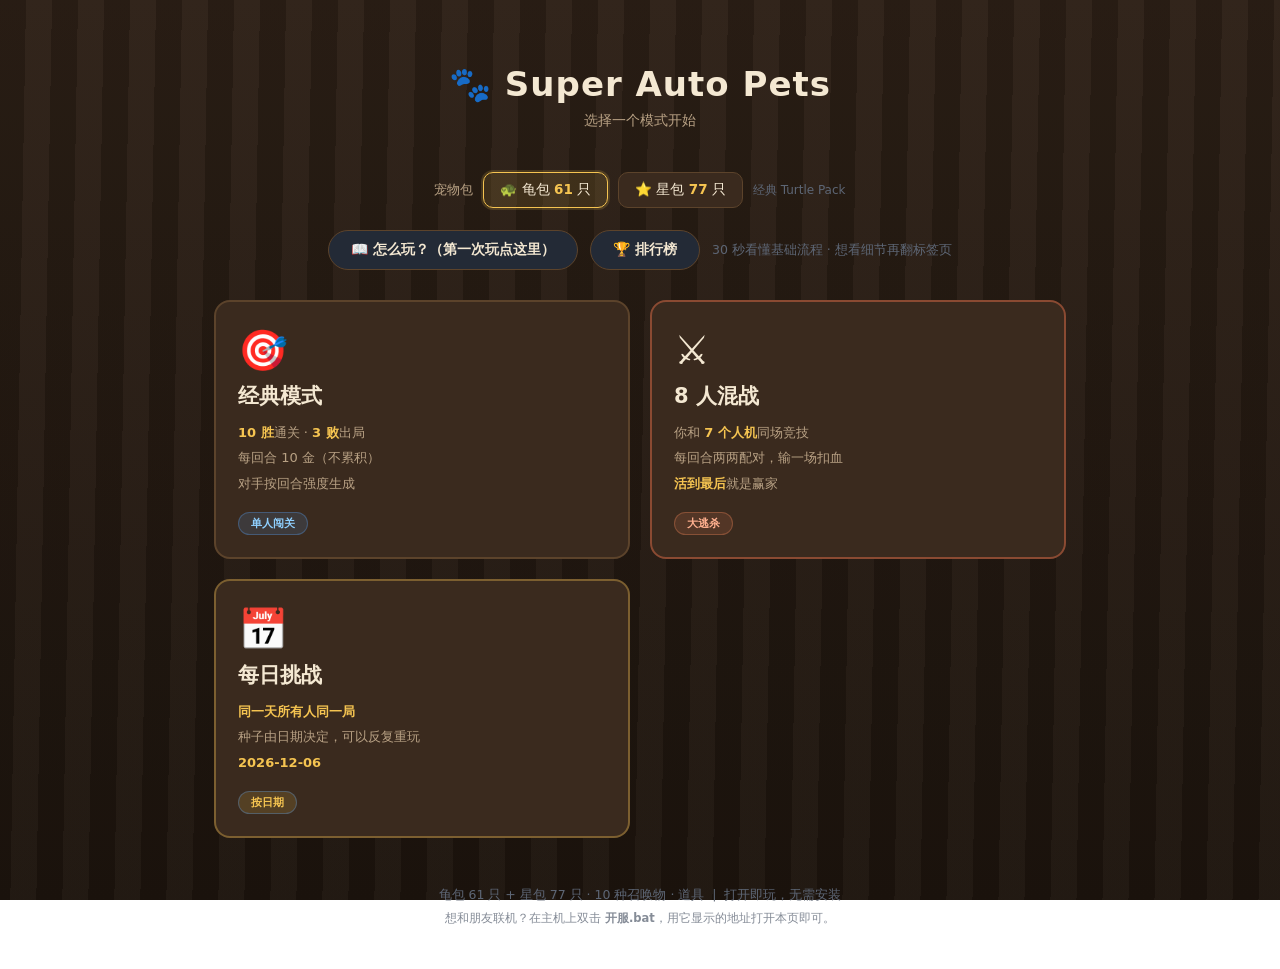
==== commit b0d61018: "feat(排行榜): 三模式排行榜（Firebase）+ 挑战上榜 + 敏感词过滤 经典 / 8 人混战 / 每日挑战各一个榜，显示前 10 名。 达成条件（经典 10 胜 / 混战吃鸡 / 每日 1" ====
--- a/index.html
+++ b/index.html
@@ -27,6 +27,7 @@
        里面就可以写详细一点了，不用挤在主页上。 -->
   <div class="howto-entry">
     <button class="howto-btn" id="howtoBtn">📖 怎么玩？（第一次玩点这里）</button>
+    <button class="howto-btn" id="boardBtn">🏆 排行榜</button>
     <span class="howto-hint">30 秒看懂基础流程 · 想看细节再翻标签页</span>
   </div>
 
@@ -38,9 +39,11 @@
       </div>
       <div class="howto-tabs" id="howtoTabs">
         <span class="howto-tab on" data-htab="basic">基础流程</span>
+        <span class="howto-tab" data-htab="ui">界面怎么看</span>
         <span class="howto-tab" data-htab="pet">宠物与合成</span>
         <span class="howto-tab" data-htab="shop">商店与等级</span>
         <span class="howto-tab" data-htab="food">道具与标记</span>
+        <span class="howto-tab" data-htab="relic">遗物</span>
         <span class="howto-tab" data-htab="battle">战斗机制</span>
         <span class="howto-tab" data-htab="faction">阵营羁绊</span>
         <span class="howto-tab" data-htab="mode">四个模式</span>
@@ -69,6 +72,40 @@
             8 人混战是另一种经济（TFT 式）：金币<b>会累积</b>，还有<b>利息</b>和连胜/连败奖励。</p>
         </div>
 
+        <div class="howto-pane" data-hpane="ui">
+          <h4>宠物卡片上的每个东西是什么</h4>
+          <table class="hp-table">
+            <tr><th>长这样</th><th>意思</th></tr>
+            <tr><td><b style="color:#ff7a6b">红色数字</b></td><td><b>攻击力</b> —— 每次互殴打掉对方多少血</td></tr>
+            <tr><td><b style="color:#6bd47f">绿色数字</b></td><td><b>生命值</b> —— 掉到 0 就阵亡</td></tr>
+            <tr><td>左下的大 emoji</td><td>是哪种动物（纯装饰，不影响数值）</td></tr>
+            <tr><td>右上角 <b>1级 1/2</b></td><td>等级 + <b>升级进度</b>：分子是当前经验，分母是升下一级需要的。
+              满级显示 <b>3级 MAX</b></td></tr>
+            <tr><td>名字下面的小徽章 <b>🐾 小兽</b></td><td>它属于哪个<b>阵营</b>（羁绊）。点它会弹出羁绊详情</td></tr>
+            <tr><td>底部那行小字</td><td>它的<b>技能</b>（按当前等级显示，鼠标悬停能看全文）</td></tr>
+            <tr><td>卡片周围的<b>边框颜色</b></td><td>星级（T1 灰 → T6 金）</td></tr>
+            <tr><td>名字旁的 🍉 / 🥜 等</td><td>身上带的<b>道具标记</b>（一只宠物同时只能带 1 个）</td></tr>
+          </table>
+          <p class="hp-note">商店里如果某只宠物的卡片有<b>绿色边框 + ⬆ 角标</b>，
+            说明队伍里有同名且没满级的宠物 —— <b>买它就能给那只加 1 经验</b>。</p>
+          <h4>商店的价格</h4>
+          <p>卡片下面的价格就是<b>实际要付的钱</b>（遗物折扣已经算进去了）。
+            钱不够时会显示成灰色。</p>
+          <h4>顶部那一条</h4>
+          <p>从左到右依次是：<b>回合数</b> · <b>金币</b> · <b>商店等级</b>（T1~T6）·
+            <b>本次运行的种子</b>（同一局分享给别人可以复现）·
+            <b>阵营羁绊条</b>（点任意阵营看详情）。</p>
+          <h4>怎么操作</h4>
+          <ul>
+            <li><b>买</b>：点商店里的宠物。</li>
+            <li><b>摆位</b>：把商店宠物<b>拖</b>到队伍里想放的位置；或者点选一只队伍宠物，
+              再点另一只 / 空位来交换。</li>
+            <li><b>卖</b>：<b>连点两次</b>队伍里的同一只宠物（第一次选中，第二次卖出）。</li>
+            <li><b>用道具</b>：先买道具，再点一只宠物。想取消就再点一次道具。</li>
+            <li><b>冻结</b>：点格子上的 <b>❄ 冻结</b> 把它留到下一回合。</li>
+          </ul>
+        </div>
+
         <div class="howto-pane" data-hpane="pet">
           <h4>队伍上限是「慢慢放开」的</h4>
           <p>回合 1–2 只能带 <b>3 只</b>，回合 3–4 是 <b>4 只</b>，第 5 回合起才能带满 <b>5 只</b>。</p>
@@ -120,6 +157,28 @@
           <p>商店只有 2 个食物位。像「3 级鸽子库存 3 个免费苹果」这种多出来的，
             会进到 <b>🎒 待用</b> 里（显示在食物区下面），
             食物位一空出来就<b>自动补上</b>，一个都不会浪费。</p>
+        </div>
+
+        <div class="howto-pane" data-hpane="relic">
+          <p class="hp-lead">遗物是<b>永久生效的全局加成</b>，和宠物 / 道具都不冲突，一局能拿好几个。</p>
+          <h4>怎么拿</h4>
+          <p>第 <b>3 / 6 / 9 / 12 …</b> 回合（每 3 回合）自动弹一次<b>三选一</b>，
+            选中就永久保留。三选一没选完之前不能结束回合。</p>
+          <h4>都有哪些</h4>
+          <table class="hp-table">
+            <tr><th>类别</th><th>例子</th></tr>
+            <tr><td>💰 经济</td><td>金库（每回合 +3 金）、批发商（买宠物便宜 1 金）、
+              当铺（出售多得 1 金）、营养师（道具便宜 1 金）</td></tr>
+            <tr><td>🏋️ 成长</td><td>训练场（每回合最前排 +1/+1）、急救包（每回合全体 +1 生命）、
+              孵化器（升星时多刷 1 只）、星探（商店等级提前 1 回合）</td></tr>
+            <tr><td>⚔️ 战斗</td><td>战旗（开战全体 +4 生命）、獠牙（开战全体 +2 攻击）、
+              铁甲（开战全体椰子）、猎杀标记（开战打敌方最前排 3 点）</td></tr>
+          </table>
+          <p class="hp-note">⚠️ <b>「钱庄（利息上限 +3）」只在 8 人混战里出现</b> ——
+            经典模式是 SAP 经济、<b>没有利息</b>，抽到它就是白占一个遗物位，
+            所以已经在经典模式的池子里过滤掉了。</p>
+          <p>拿到什么遗物是随机的<b>三选一</b>，不是白给 —— 所以选择本身也是一部分策略。
+            想查全部遗物可以点游戏里的 <b>📖 图鉴</b>。</p>
         </div>
 
         <div class="howto-pane" data-hpane="battle">
@@ -244,6 +303,9 @@
 </div>
 
 <script src="js/rng.js"></script>
+<script src="js/badwords.js"></script>
+<script src="js/board.js"></script>
+<script src="js/board-ui.js"></script>
 <script>
 /* 宠物包选择：选中的包会写进三个模式卡片的链接（?pack=xxx）。
  * 一局只用一个包 —— 两个包混进同一个池子会把重复率砍半，
@@ -323,6 +385,17 @@
       }
     })
     .catch(function () { foot.innerHTML = offlineFoot; });
+})();
+
+/* 排行榜入口：三个模式共用同一个弹层，用标签切换。
+ * 弹层的 DOM 由 board-ui.js 动态创建，所以这里只负责打开它。 */
+(function () {
+  var btn = document.getElementById('boardBtn');
+  if (!btn || typeof boardOpen !== 'function') return;
+  btn.addEventListener('click', function () { boardOpen('classic'); });
+  document.addEventListener('keydown', function (e) {
+    if (e.key === 'Escape') boardClose();
+  });
 })();
 
 /* 「怎么玩」弹层：按钮打开、标签切换、点空白 / ✕ / Esc 关闭。
--- a/css/style.css
+++ b/css/style.css
@@ -1,28 +1,55 @@
 /* ============================================================
  *  style.css — Super Auto Pets 单机版
+ *
+ *  配色：暖色桌游风（v2）
+ *    · 页面/面板 = 深棕木质，文字用浅米色
+ *    · 宠物卡片 = 奶油色【实物卡牌】，文字用深棕
+ *  ⚠️ 所以有【两套文字色】：
+ *      --text / --dim        用在木色底上
+ *      --card-text / --card-dim  用在奶油卡面上
+ *     卡片内部的任何文字都必须用后者，否则会看不清。
  * ============================================================ */
 
 * { box-sizing: border-box; margin: 0; padding: 0; }
 
 :root {
-  --bg:        #14161c;
-  --bg2:       #1c1f28;
-  --panel:     #22262f;
-  --panel2:    #2b303b;
-  --line:      #363c49;
-  --text:      #e8ecf3;
-  --dim:       #8c96a8;
+  /* ---- 木质 UI 底 ---- */
+  --bg:        #241a12;
+  --bg2:       #2e2117;
+  --panel:     #3a2a1e;
+  --panel2:    #47331f;
+  --line:      #5c432b;
+  --text:      #f4e8d2;
+  --dim:       #b8a184;
   --gold:      #f5c451;
-  --atk:       #ff7a6b;
-  --hp:        #6bd47f;
-  --win:       #5ad17a;
-  --lose:      #ff6b6b;
-  --accent:    #57a6ff;
+  --win:       #7fd99a;
+  --lose:      #ff8a7a;
+  --accent:    #e0a45e;
+
+  /* ---- 奶油色实物卡牌 ---- */
+  --card:      #fdf6e6;
+  --card2:     #f2e3c8;
+  --card-line: #8a6a45;
+  --card-edge: #6b5133;     /* 厚底边（投影做厚度） */
+  --card-text: #46321a;
+  --card-dim:  #8b7355;
+
+  /* ---- 攻/血（印在奶油卡上，要深一点才看得清）---- */
+  --atk:       #c0392b;
+  --hp:        #1e8449;
+
+  /* ---- 战场（木纹桌面）---- */
+  --arena:     #6b4d31;
+  --arena2:    #553c26;
+
   --radius:    12px;
 }
 
 html, body {
-  background: var(--bg);
+  background:
+    repeating-linear-gradient(91deg, rgba(0,0,0,.14) 0 26px, rgba(255,255,255,.018) 26px 52px),
+    linear-gradient(180deg, #2e2117 0%, #1e150e 100%);
+  background-attachment: fixed;
   color: var(--text);
   font-family: "Segoe UI", "Microsoft YaHei", system-ui, -apple-system, sans-serif;
   min-height: 100%;
@@ -102,13 +129,13 @@
   flex-wrap: wrap;
 }
 
-/* ===================== 宠物卡片 ===================== */
+/* ===================== 宠物卡片（奶油色实物卡） ===================== */
 .pet {
   width: 112px;
   min-height: 150px;
-  background: var(--panel);
-  border: 2px solid var(--line);
-  border-radius: var(--radius);
+  background: linear-gradient(180deg, var(--card) 0%, var(--card2) 100%);
+  border: 2px solid var(--card-line);
+  border-radius: 10px;
   padding: 7px 6px;
   text-align: center;
   position: relative;
@@ -116,57 +143,80 @@
   user-select: none;
   display: flex;
   flex-direction: column;
-}
-/* 星级 = 边框颜色（金铲铲那套：灰→绿→蓝→紫→金→红）
- * 用「鲜艳边框 + 卡片底色微染」做辨识，不用文字徽章 */
-.pet[data-tier="1"] {
-  border-color: #8791a5;
-  background: linear-gradient(180deg, rgba(135,145,165,.10), transparent 55%), var(--panel);
-}
-.pet[data-tier="2"] {
-  border-color: #3fb268;
-  background: linear-gradient(180deg, rgba(63,178,104,.13), transparent 55%), var(--panel);
-}
-.pet[data-tier="3"] {
-  border-color: #3d92e8;
-  background: linear-gradient(180deg, rgba(61,146,232,.15), transparent 55%), var(--panel);
-}
-.pet[data-tier="4"] {
-  border-color: #a75ce8;
-  background: linear-gradient(180deg, rgba(167,92,232,.17), transparent 55%), var(--panel);
-}
-.pet[data-tier="5"] {
-  border-color: #e8ad3a;
-  background: linear-gradient(180deg, rgba(232,173,58,.19), transparent 55%), var(--panel);
-}
-.pet[data-tier="6"] {
-  border-color: #e85c5c;
-  background: linear-gradient(180deg, rgba(232,92,92,.21), transparent 55%), var(--panel);
-}
+  color: var(--card-text);
+  /* 厚底边 + 投影 = 实物卡牌的手感 */
+  box-shadow: 0 3px 0 var(--card-edge), 0 5px 12px rgba(0,0,0,.35);
+}
+/* 星级 = 边框颜色（灰→绿→蓝→紫→金→红）
+ * 在奶油卡面上，用「饱和边框 + 卡面顶部淡染」做辨识 */
+.pet[data-tier="1"] { border-color: #8d8578; }
+.pet[data-tier="2"] { border-color: #2f9e57; background: linear-gradient(180deg, #eaf7ea 0%, var(--card2) 60%); }
+.pet[data-tier="3"] { border-color: #2f7fcf; background: linear-gradient(180deg, #e8f2fc 0%, var(--card2) 60%); }
+.pet[data-tier="4"] { border-color: #8b46cf; background: linear-gradient(180deg, #f2eafc 0%, var(--card2) 60%); }
+.pet[data-tier="5"] { border-color: #d99a1e; background: linear-gradient(180deg, #fdf3dc 0%, var(--card2) 60%); }
+.pet[data-tier="6"] { border-color: #cf4444; background: linear-gradient(180deg, #fceceb 0%, var(--card2) 60%); }
 
 .pet.selectable { cursor: pointer; }
-.pet.selectable:hover { transform: translateY(-3px); box-shadow: 0 6px 16px rgba(0,0,0,.45); }
-.pet.selected { border-color: var(--gold) !important; box-shadow: 0 0 0 3px rgba(245,196,81,.25); }
+.pet.selectable:hover { transform: translateY(-3px); box-shadow: 0 5px 0 var(--card-edge), 0 10px 20px rgba(0,0,0,.45); }
+.pet.selected { border-color: var(--gold) !important; box-shadow: 0 3px 0 var(--card-edge), 0 0 0 3px rgba(245,196,81,.45); }
 .pet.dragging { opacity: .4; }
 
 .pet-top { display: flex; justify-content: space-between; align-items: center; }
-.pet-emoji { font-size: 22px; line-height: 1; }
+/* 宠物头像：圆形底盘 —— 以后换成真图只改里面的内容（见 PET_ART 映射表） */
+.pet-emoji {
+  width: 34px; height: 34px; border-radius: 50%;
+  display: inline-flex; align-items: center; justify-content: center;
+  font-size: 19px; line-height: 1;
+  background: radial-gradient(circle at 34% 28%, #ffffff, var(--card2));
+  box-shadow: inset 0 -2px 5px rgba(120,90,50,.28), 0 1px 2px rgba(0,0,0,.18);
+  flex-shrink: 0;
+  overflow: hidden;
+}
+/* 换成真图（PET_ART）之后的样式 —— 圆形容器里铺满 */
+.pet-emoji .pet-img,
+.codex-emoji .pet-img {
+  width: 100%; height: 100%; object-fit: cover; display: block;
+}
 .pet-lvl {
-  font-size: 10px; color: var(--gold);
-  background: rgba(245,196,81,.12);
+  font-size: 10px; color: #7a5a12;
+  background: rgba(217,154,30,.22);
+  border: 1px solid rgba(217,154,30,.45);
   border-radius: 5px; padding: 1px 5px; font-weight: 700;
   white-space: nowrap;
 }
+/* 商店里「买了就能给同名宠物升级」的角标 */
+.pet.upgradable { box-shadow: 0 3px 0 var(--card-edge), 0 0 0 2px rgba(47,158,87,.6) inset; }
+.pet.upgradable::after {
+  content: '⬆';
+  position: absolute;
+  top: 2px; right: 3px;
+  font-size: 11px;
+  color: #2f9e57;
+}
+.pet { position: relative; }
 .pet-name {
   font-size: 12px; margin: 3px 0 2px;
   white-space: nowrap; overflow: hidden; text-overflow: ellipsis;
-  color: var(--text); font-weight: 600;
+  color: var(--card-text); font-weight: 700;
 }
 .pet-stats { font-size: 17px; font-weight: 800; font-variant-numeric: tabular-nums; }
 .pet-stats .atk { color: var(--atk); }
 .pet-stats .hp  { color: var(--hp); }
-.pet-stats .slash { color: var(--dim); font-size: 13px; margin: 0 1px; }
+.pet-stats .slash { color: var(--card-dim); font-size: 13px; margin: 0 1px; }
 .pet-perks { height: 16px; font-size: 13px; margin-top: 1px; }
+
+/* 血条：以「开战时的生命」为满值（playback 里存 maxHp） */
+.pet-hpbar {
+  height: 4px; border-radius: 3px; overflow: hidden;
+  background: #ddcdaf; margin-top: 3px;
+  box-shadow: inset 0 1px 1px rgba(120,90,50,.25);
+}
+.pet-hpbar > i {
+  display: block; height: 100%; border-radius: 3px;
+  background: linear-gradient(90deg, #2e9e57, #5fd07f);
+  transition: width .18s ease;
+}
+.pet-hpbar.low > i { background: linear-gradient(90deg, #c0392b, #e8763f); }
 
 /* 技能描述：卡片上直接可见，悬停看完整文本 */
 .pet-skill {
@@ -174,9 +224,9 @@
   padding-top: 5px;
   font-size: 9px;
   line-height: 1.3;
-  color: #9aa6b8;
+  color: var(--card-dim);
   text-align: left;
-  border-top: 1px solid #2f3541;
+  border-top: 1px solid rgba(138,106,69,.35);
   display: -webkit-box;
   -webkit-line-clamp: 3;
   -webkit-box-orient: vertical;
@@ -186,10 +236,11 @@
 
 .pet.slot-empty {
   border-style: dashed;
-  border-color: #333944;
-  background: transparent;
+  border-color: rgba(244,232,210,.22);
+  background: rgba(255,255,255,.03);
+  box-shadow: none;
   display: flex; align-items: center; justify-content: center;
-  color: #4a515e; font-size: 12px;
+  color: rgba(244,232,210,.35); font-size: 12px;
 }
 
 /* ---- 点选式换站位：选中某只后，把其他格子标成「点这里就换过去」----
@@ -207,6 +258,43 @@
   50%      { box-shadow: 0 0 0 3px rgba(245,196,81,.18); }
 }
 
+/* ===================== 战场（对手在上 / 交战区 / 我方在下）===================== */
+.arena {
+  position: relative;
+  border-radius: 14px;
+  padding: 12px 14px 14px;
+  margin-bottom: 12px;
+  background:
+    repeating-linear-gradient(92deg, rgba(0,0,0,.11) 0 18px, rgba(255,255,255,.022) 18px 36px),
+    radial-gradient(ellipse at 50% 45%, #7d5c3c 0%, #553c26 78%);
+  border: 1px solid #7d5c3c;
+  box-shadow: inset 0 2px 16px rgba(0,0,0,.4), 0 6px 18px rgba(0,0,0,.3);
+}
+.arena-side { position: relative; }
+.arena-label {
+  font-size: 11px; letter-spacing: .16em; color: rgba(255,240,215,.55);
+  margin: 0 0 5px 3px; text-transform: uppercase;
+}
+.arena-label.mine { color: rgba(245,196,81,.8); }
+.arena-row-foe, .arena-row-mine { min-height: 0; justify-content: center; }
+/* 交战区：中间那条，战斗中会有 ⚔ 在闪 */
+.arena-clash {
+  height: 34px; display: flex; align-items: center; justify-content: center;
+  position: relative; color: rgba(255,240,215,.30); font-size: 15px;
+}
+.arena-clash::before, .arena-clash::after {
+  content: ''; position: absolute; top: 50%; height: 1px; width: 34%;
+  background: currentColor; opacity: .5;
+}
+.arena-clash::before { left: 3%; }
+.arena-clash::after  { right: 3%; }
+.arena.fighting .arena-clash { color: rgba(245,196,81,.75); }
+.arena.fighting .arena-clash span { animation: clashPulse .7s ease-in-out infinite; }
+@keyframes clashPulse {
+  0%, 100% { transform: scale(1); opacity: .8; }
+  50%      { transform: scale(1.35); opacity: 1; }
+}
+
 /* 战斗高亮 */
 @keyframes acting {
   0%   { transform: scale(1); }
@@ -214,6 +302,49 @@
   100% { transform: scale(1); }
 }
 .pet.acting { animation: acting .38s ease; z-index: 5; }
+
+/* ---- 攻击前冲：我方往上冲、对手往下冲（对手在上面）---- */
+@keyframes lungeUp {
+  0%   { transform: translateY(0); }
+  45%  { transform: translateY(12px) scale(1.06); }
+  100% { transform: translateY(0); }
+}
+@keyframes lungeDown {
+  0%   { transform: translateY(0); }
+  45%  { transform: translateY(-12px) scale(1.06); }
+  100% { transform: translateY(0); }
+}
+.pet.lunge-up   { animation: lungeUp .26s ease; z-index: 6; }
+.pet.lunge-down { animation: lungeDown .26s ease; z-index: 6; }
+
+/* ---- 受击抖动 ---- */
+@keyframes hitShake {
+  0%, 100% { transform: translateX(0); }
+  20%      { transform: translateX(-4px); }
+  55%      { transform: translateX(4px); }
+  80%      { transform: translateX(-2px); }
+}
+.pet.hit { animation: hitShake .22s ease; }
+
+/* ---- 扣血飘字 ---- */
+.dmg-float {
+  position: absolute;
+  left: 50%; top: -4px;
+  transform: translateX(-50%);
+  font-size: 17px; font-weight: 900;
+  color: #ff5a4a;
+  text-shadow: 0 1px 0 #000, 0 0 10px rgba(255,70,50,.85);
+  pointer-events: none; white-space: nowrap;
+  z-index: 20;
+  animation: floatUp .85s ease-out forwards;
+}
+.dmg-float.heal { color: #63d98a; text-shadow: 0 1px 0 #000, 0 0 10px rgba(80,220,130,.85); }
+.dmg-float.zero { color: #cfd7e3; font-size: 14px; text-shadow: 0 1px 0 #000; }
+@keyframes floatUp {
+  0%   { opacity: 0; transform: translate(-50%, 6px) scale(.7); }
+  22%  { opacity: 1; transform: translate(-50%, -6px) scale(1.15); }
+  100% { opacity: 0; transform: translate(-50%, -34px) scale(1); }
+}
 
 @keyframes die {
   0%   { opacity: 1; transform: scale(1); }
@@ -281,29 +412,50 @@
   display: flex; flex-direction: column; align-items: center; gap: 3px;
   transition: border-color .12s, background .12s;
 }
-.shop-slot.empty { background: transparent; border-style: dashed; border-color: #2c313b; min-height: 150px; }
-.shop-slot.frozen { border-color: #5aa8e8; background: #1d2a36; }
-.shop-slot.selected { border-color: var(--gold); box-shadow: 0 0 0 3px rgba(245,196,81,.22); }
+.shop-slot.empty {
+  background: rgba(0,0,0,.14); border-style: dashed;
+  border-color: rgba(244,232,210,.20); min-height: 150px;
+}
+.shop-slot.frozen { border-color: #7fc4ff; background: #35506a; }
+.shop-slot.selected { border-color: var(--gold); box-shadow: 0 0 0 3px rgba(245,196,81,.25); }
 /* 商店里的宠物卡也要显示星级边框（之前 border:none 把它藏掉了） */
 .shop-slot .pet { width: 100%; min-height: 0; padding: 2px; }
-.shop-slot .pet:hover { transform: none; box-shadow: none; }
-
-.price { font-size: 11.5px; color: var(--gold); font-weight: 700; }
-.price .no { color: #6b7280; font-weight: 400; }
-.price .free { color: var(--win); }
+.shop-slot .pet:hover { transform: none; box-shadow: 0 3px 0 var(--card-edge); }
+
+.price { font-size: 11.5px; color: var(--gold); font-weight: 800; }
+.price .no { color: #8d7a5f; font-weight: 400; }
+.price .free { color: #7fd99a; }
 
 .freeze {
   width: 100%;
-  background: #2b303b; color: var(--dim);
+  background: rgba(255,255,255,.07); color: var(--dim);
   border: 1px solid var(--line); border-radius: 7px;
   font-size: 10.5px; padding: 3px 0; cursor: pointer;
   transition: background .12s, color .12s;
 }
-.freeze:hover { background: #333a47; color: var(--text); }
-
-.shop-slot.food .food-emoji { font-size: 26px; line-height: 1.1; }
-.shop-slot.food .food-name { font-size: 12px; font-weight: 700; }
-.shop-slot.food .food-text { font-size: 10.5px; color: var(--dim); text-align: center; line-height: 1.25; min-height: 26px; }
+.freeze:hover { background: rgba(255,255,255,.14); color: var(--text); }
+
+/* 道具卡：跟宠物卡一样用奶油色实物卡（原来是深色的，跟宠物卡放一起很割裂） */
+.shop-slot.food {
+  background: linear-gradient(180deg, var(--card) 0%, var(--card2) 100%);
+  border: 2px solid var(--card-line);
+  box-shadow: 0 3px 0 var(--card-edge), 0 5px 12px rgba(0,0,0,.35);
+  color: var(--card-text);
+}
+.shop-slot.food .food-emoji { font-size: 30px; line-height: 1.1; }
+.shop-slot.food .food-name { font-size: 12px; font-weight: 700; color: var(--card-text); }
+.shop-slot.food .food-text {
+  font-size: 10.5px; color: var(--card-dim); text-align: center;
+  line-height: 1.25; min-height: 26px;
+}
+.shop-slot.food .freeze {
+  background: rgba(138,106,69,.16); color: var(--card-dim);
+  border-color: rgba(138,106,69,.42);
+}
+.shop-slot.food .freeze:hover { background: rgba(138,106,69,.28); color: var(--card-text); }
+.shop-slot.food .price { color: #8a5a10; }
+.shop-slot.food .price .no { color: #a08a6c; }
+.shop-slot.food .price .free { color: #1e8449; }
 
 /* ===================== 按钮 ===================== */
 .actions { display: flex; gap: 12px; margin-top: 14px; flex-wrap: wrap; }
@@ -319,15 +471,19 @@
   font-family: inherit;
   transition: background .12s, transform .08s, opacity .12s;
 }
-.btn:hover:not(:disabled) { background: #353c4a; }
+.btn:hover:not(:disabled) { background: #5a4128; }
 .btn:active:not(:disabled) { transform: translateY(1px); }
 .btn:disabled { opacity: .4; cursor: not-allowed; }
+/* 主按钮：木桌上的「铜牌」质感，比冷色按钮更搭暖色主题 */
 .btn.primary {
-  background: linear-gradient(180deg, #3f8ef7, #2f74d8);
-  border-color: #4d96f8;
-  color: #fff;
-}
-.btn.primary:hover:not(:disabled) { background: linear-gradient(180deg, #4d9bff, #387ee0); }
+  background: linear-gradient(180deg, #e0a45e, #b87a34);
+  border-color: #f0c184;
+  color: #2b1a08;
+  font-weight: 800;
+  box-shadow: 0 3px 0 #8a5a24, 0 5px 12px rgba(0,0,0,.3);
+}
+.btn.primary:hover:not(:disabled) { background: linear-gradient(180deg, #eab271, #c98a3f); }
+.btn.primary:active:not(:disabled) { transform: translateY(2px); box-shadow: 0 1px 0 #8a5a24; }
 
 /* ===================== 战斗面板 ===================== */
 #battlePanel { margin-bottom: 14px; }
@@ -1040,15 +1196,15 @@
 .pet-faction {
   display: inline-block;
   font-size: 10.5px;
-  color: var(--dim);
-  background: #1e232b;
-  border: 1px solid var(--line);
+  color: var(--card-dim);
+  background: rgba(138,106,69,.14);
+  border: 1px solid rgba(138,106,69,.42);
   border-radius: 999px;
   padding: 1px 7px;
   cursor: pointer;
   white-space: nowrap;
 }
-.pet-faction:hover { border-color: rgba(245,196,81,.7); color: var(--text); }
+.pet-faction:hover { border-color: var(--gold); color: var(--card-text); background: rgba(245,196,81,.22); }
 
 /* ---- 待用库存（商店摆不下的道具）---- */
 .pending-foods {
@@ -1254,3 +1410,191 @@
   .codex-grid { grid-template-columns: 1fr; }
   .lobby-players { grid-template-columns: 1fr; }
 }
+
+/* ============================================================
+ *  排行榜（board-ui.js 用）
+ *
+ *  弹层外壳复用 .howto-modal / .howto-box / .howto-tabs，
+ *  这里只加榜单和挑战流程自己的部分。
+ * ============================================================ */
+
+.board-box { max-width: 640px; }
+
+.board-body {
+  padding: 14px 18px 18px;
+  overflow-y: auto;
+  flex: 1;
+}
+
+.board-head {
+  display: flex;
+  align-items: baseline;
+  gap: 10px;
+  padding-bottom: 10px;
+  margin-bottom: 10px;
+  border-bottom: 1px dashed var(--line);
+}
+.bh-mode { font-size: 15px; font-weight: 800; color: var(--gold); }
+.bh-date { font-size: 12px; color: var(--dim); }
+
+.board-msg {
+  padding: 34px 10px;
+  text-align: center;
+  color: var(--dim);
+  font-size: 14px;
+  line-height: 2;
+}
+.board-msg.bad { color: var(--lose); }
+.board-sub { font-size: 12px; color: var(--dim); }
+
+.board-list { display: flex; flex-direction: column; gap: 6px; }
+
+.board-row {
+  display: grid;
+  grid-template-columns: 46px 1fr auto;
+  grid-template-areas: "rank name score" "rank team team";
+  align-items: center;
+  gap: 2px 10px;
+  padding: 8px 12px;
+  background: var(--panel);
+  border: 1px solid var(--line);
+  border-radius: 10px;
+}
+.board-row.top1 { border-color: var(--gold); background: linear-gradient(90deg, rgba(245,196,81,.14), var(--panel)); }
+.board-row.top2 { border-color: #b8c4d0; }
+.board-row.top3 { border-color: #c99a63; }
+.board-row.me { outline: 2px solid var(--gold); }
+
+.br-rank {
+  grid-area: rank;
+  font-size: 15px;
+  font-weight: 800;
+  color: var(--gold);
+  text-align: center;
+}
+.br-name {
+  grid-area: name;
+  font-size: 14px;
+  font-weight: 700;
+  color: var(--text);
+  overflow: hidden;
+  text-overflow: ellipsis;
+  white-space: nowrap;
+}
+.br-score { grid-area: score; font-size: 12px; color: var(--dim); white-space: nowrap; }
+.br-team { grid-area: team; display: flex; flex-wrap: wrap; gap: 3px; margin-top: 3px; }
+.br-none { font-size: 12px; color: var(--dim); }
+
+.br-pet {
+  position: relative;
+  display: inline-flex;
+  align-items: center;
+  justify-content: center;
+  width: 26px; height: 26px;
+  background: var(--card2);
+  border: 1px solid var(--card-edge);
+  border-radius: 50%;
+  font-size: 15px;
+}
+.br-pet b {
+  position: absolute;
+  right: -3px; bottom: -3px;
+  min-width: 14px;
+  padding: 0 3px;
+  background: var(--gold);
+  color: #3a2a15;
+  border-radius: 7px;
+  font-size: 9px;
+  line-height: 14px;
+  text-align: center;
+}
+
+.board-foot {
+  margin-top: 12px;
+  padding-top: 10px;
+  border-top: 1px dashed var(--line);
+  font-size: 12px;
+  color: var(--dim);
+}
+
+/* ---- 挑战流程 ---- */
+.chal-box { max-width: 560px; }
+.chal-body { padding: 18px; overflow-y: auto; }
+
+.chal-intro, .chal-done, .chal-win, .chal-next { text-align: center; }
+.chal-big { font-size: 20px; font-weight: 800; color: var(--text); margin-bottom: 10px; }
+.chal-big.ok { color: var(--win); }
+.chal-line { font-size: 14px; color: var(--text); line-height: 1.9; }
+.chal-line.dim, .dim { color: var(--dim); font-size: 13px; }
+
+.chal-btns { display: flex; gap: 10px; justify-content: center; margin-top: 16px; flex-wrap: wrap; }
+
+.chal-msg { padding: 30px 10px; text-align: center; color: var(--dim); }
+.chal-msg.bad { color: var(--lose); }
+
+.chal-prog { font-size: 14px; color: var(--text); margin-bottom: 14px; }
+.chal-prog b { color: var(--gold); }
+
+.chal-vs {
+  display: grid;
+  grid-template-columns: 1fr auto 1fr;
+  align-items: center;
+  gap: 10px;
+  padding: 12px;
+  background: var(--arena);
+  border-radius: 12px;
+}
+.chal-side { min-width: 0; }
+.cs-label { font-size: 12px; color: var(--dim); margin-bottom: 6px; }
+.cs-team { display: flex; flex-wrap: wrap; gap: 3px; justify-content: center; }
+.cs-score { font-size: 11px; color: var(--dim); margin-top: 6px; }
+.chal-vsmark { font-size: 16px; font-weight: 800; color: var(--gold); }
+
+.chal-name {
+  display: block;
+  width: 100%;
+  max-width: 300px;
+  margin: 12px auto 6px;
+  padding: 10px 12px;
+  background: var(--card);
+  color: var(--card-text);
+  border: 2px solid var(--card-edge);
+  border-radius: 10px;
+  font-size: 16px;
+  font-weight: 700;
+  text-align: center;
+  font-family: inherit;
+}
+.chal-name:focus { outline: none; border-color: var(--gold); }
+
+.chal-rules {
+  font-size: 11px;
+  color: var(--dim);
+  line-height: 1.8;
+  max-width: 380px;
+  margin: 0 auto;
+}
+.chal-rules b { color: var(--text); }
+
+.chal-err { margin-top: 10px; font-size: 13px; color: var(--lose); min-height: 18px; }
+
+/* 挑战里的战斗场地（复用 .arena 的样式，只加外框和底部条） */
+.chal-arena {
+  border-top: 1px solid var(--line);
+  background: var(--bg2);
+  padding: 12px 14px 10px;
+  flex-shrink: 0;
+  max-height: 46vh;
+  overflow-y: auto;
+}
+.chal-arena .arena { margin: 0; }
+.chal-arena-bar {
+  display: flex;
+  align-items: center;
+  justify-content: space-between;
+  gap: 10px;
+  margin-top: 8px;
+  font-size: 12px;
+  color: var(--dim);
+}
+.chal-arena-bar #chalArenaLabel { color: var(--text); font-weight: 700; }
